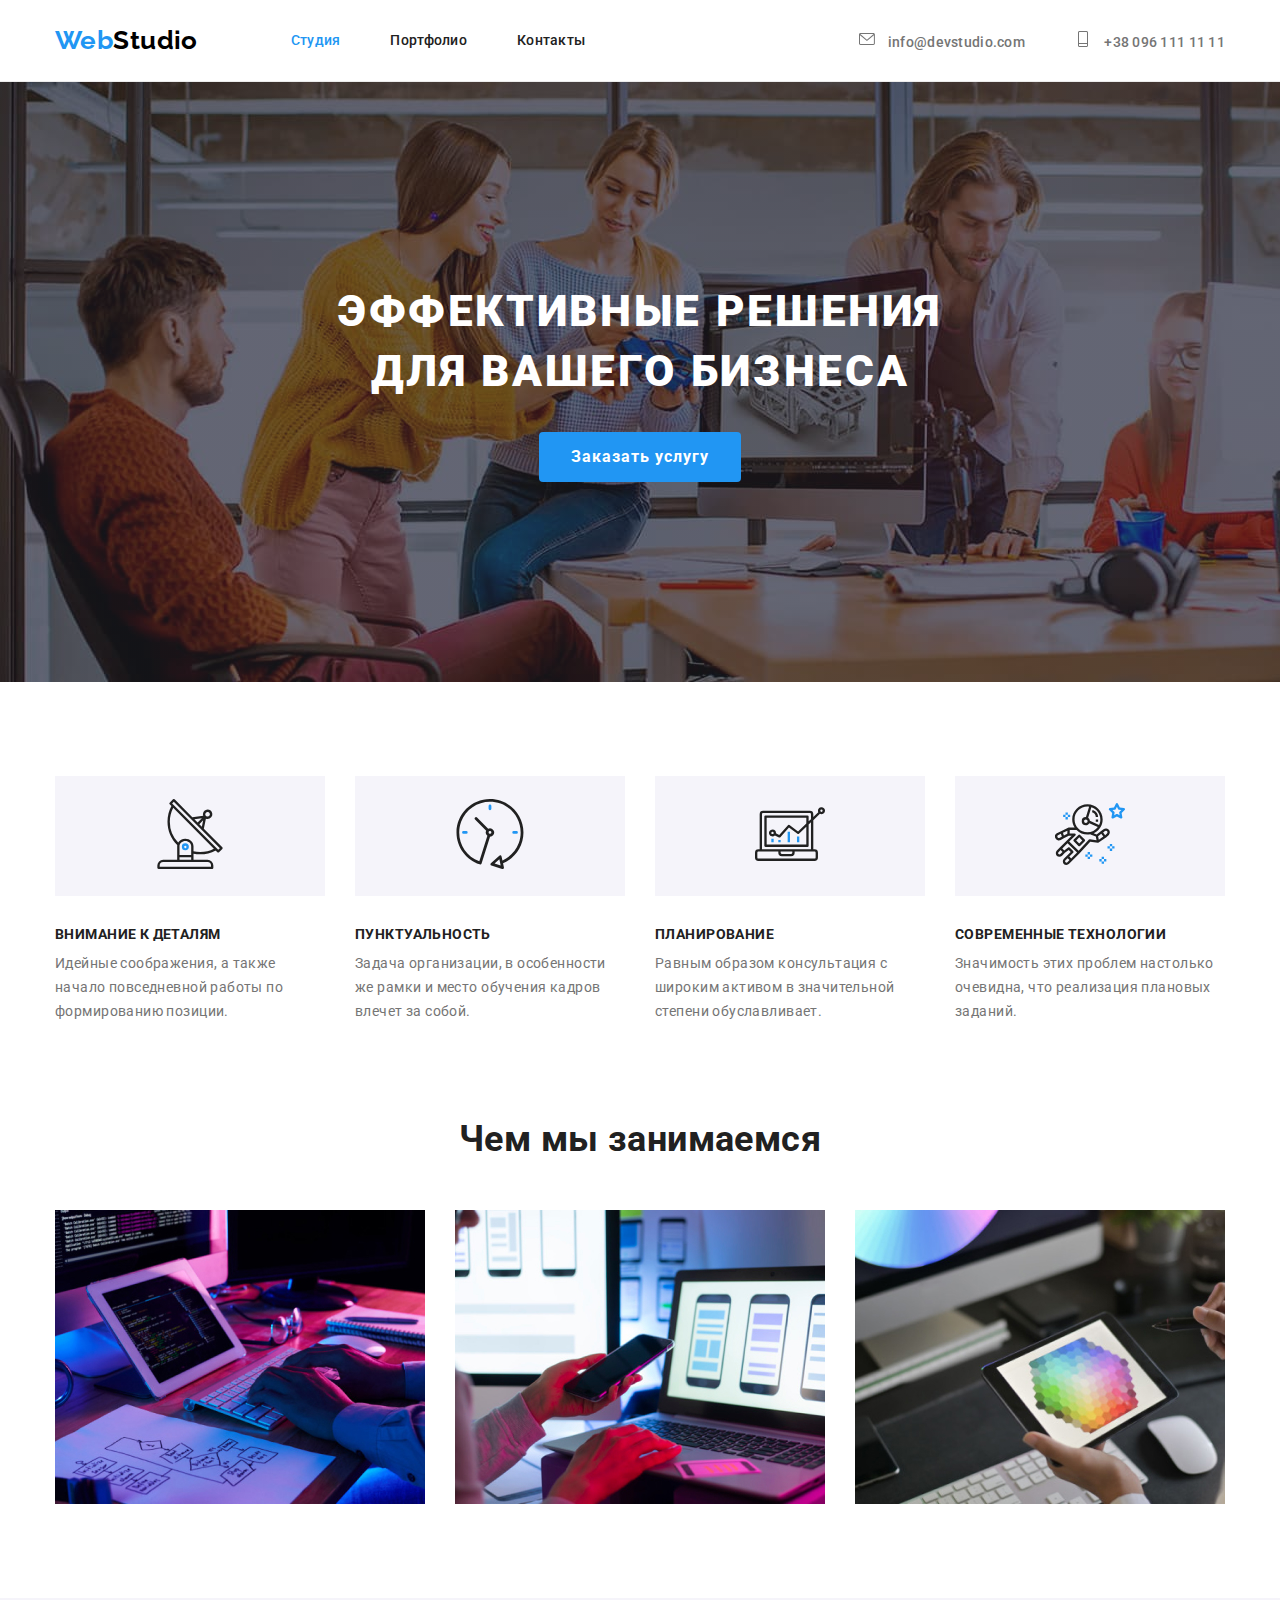
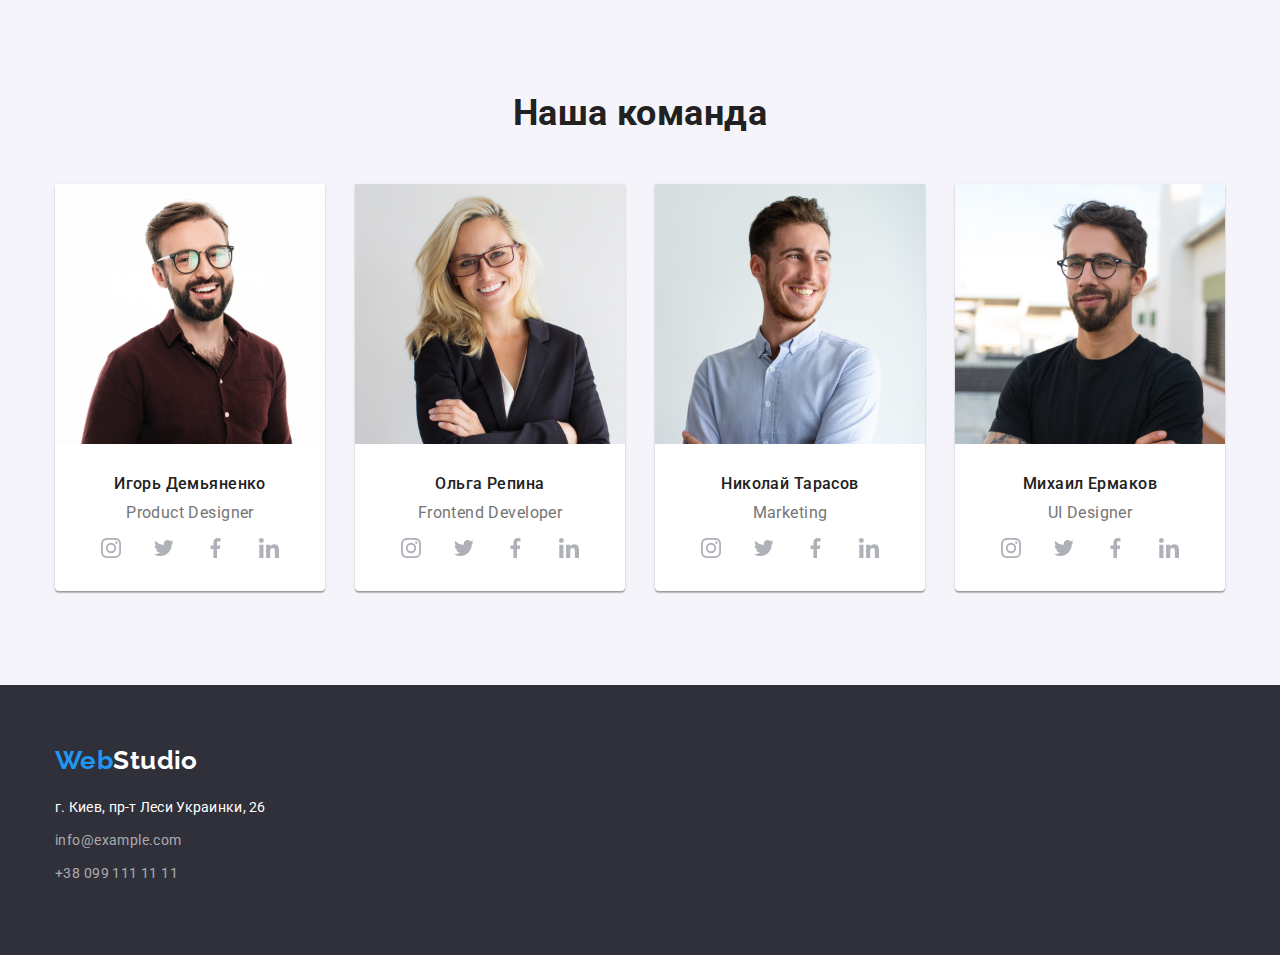
==== index.html @ 9466c4b7 "добавлены иконки в header, feature, team" ====
<!DOCTYPE html>
<html lang="ru">
  <head>
    <meta charset="UTF-8" />
    <meta name="viewport" content="width=device-width, initial-scale=1.0" />
    <title>WebStudio</title>
    <link rel="preconnect" href="https://fonts.gstatic.com" />
    <link
      href="https://fonts.googleapis.com/css2?family=Raleway:wght@700&family=Roboto:wght@400;500;700;900&display=swap"
      rel="stylesheet"
    />
    <link
      rel="stylesheet"
      href="https://cdnjs.cloudflare.com/ajax/libs/modern-normalize/1.0.0/modern-normalize.min.css"
    />
    <link rel="stylesheet" href="./css/styles.css" />
  </head>
  <body>
    <header class="header">
      <div class="container">
        <nav class="nav-wrapper">
          <a href="./index.html" lang="en" class="logo">
            <span class="logo-web">Web</span>Studio</a
          >

          <ul class="site-nav list">
            <li class="item">
              <a href="./index.html" class="link current">Студия</a>
            </li>
            <li class="item">
              <a href="./portfolio.html" class="link">Портфолио</a>
            </li>
            <li class="item"><a href="" class="link">Контакты</a></li>
          </ul>
        </nav>

        <ul class="auth-nav list">
          <li class="item">
            <a href="mailto:info@devstudio.com" class="link">
              <svg class="header-icon">
                <use href="./icons/sprite.svg#envelope"></use>
              </svg>
              info@devstudio.com</a
            >
          </li>
          <li class="item">
            <a href="tel:+380961111111" class="link"
              ><svg class="header-icon">
                <use href="./icons/sprite.svg#phone"></use>
              </svg>
              +38 096 111 11 11</a
            >
          </li>
        </ul>
      </div>
    </header>

    <main>
      <section class="section hero">
        <div class="container">
          <h1 class="hero-title">
            Эффективные решения<br />
            для вашего бизнеса
          </h1>
          <a href="" class="btn current">Заказать услугу</a>
        </div>
      </section>

      <section class="section">
        <div class="container">
          <h2 class="section-title-hidden">Особенности</h2>
          <ul class="list features-list">
            <li class="features-list-item">
              <div class="feature-icon-bg">
                <svg class="feature-icon">
                  <use href="./icons/sprite.svg#antenna"></use>
                </svg>
              </div>
              <h3 class="features-title">Внимание к деталям</h3>
              <p class="features-subtitle">
                Идейные соображения, а также начало повседневной работы по
                формированию позиции.
              </p>
            </li>
            <li class="features-list-item">
              <div class="feature-icon-bg">
                <svg class="feature-icon">
                  <use href="./icons/sprite.svg#clock"></use>
                </svg>
              </div>
              <h3 class="features-title">Пунктуальность</h3>
              <p class="features-subtitle">
                Задача организации, в особенности же рамки и место обучения
                кадров влечет за собой.
              </p>
            </li>
            <li class="features-list-item">
              <div class="feature-icon-bg">
                <svg class="feature-icon">
                  <use href="./icons/sprite.svg#diagram"></use>
                </svg>
              </div>
              <h3 class="features-title">Планирование</h3>
              <p class="features-subtitle">
                Равным образом консультация с широким активом в значительной
                степени обуславливает.
              </p>
            </li>
            <li class="features-list-item">
              <div class="feature-icon-bg">
                <svg class="feature-icon">
                  <use href="./icons/sprite.svg#astronaut"></use>
                </svg>
              </div>
              <h3 class="features-title">Современные технологии</h3>
              <p class="features-subtitle">
                Значимость этих проблем настолько очевидна, что реализация
                плановых заданий.
              </p>
            </li>
          </ul>
        </div>
      </section>

      <section class="section">
        <div class="container">
          <h2 class="section-title">Чем мы занимаемся</h2>
          <ul class="list work-list">
            <li class="work-list-item">
              <img
                src="./images/desktop.jpg"
                alt="десктоп"
                width="370"
                height="294"
              />
            </li>
            <li class="work-list-item">
              <img
                src="./images/phone.jpg"
                alt="телефон"
                width="370"
                height="294"
              />
            </li>
            <li class="work-list-item">
              <img
                src="./images/tablet.jpg"
                alt="планшет"
                width="370"
                height="294"
              />
            </li>
          </ul>
        </div>
      </section>

      <section class="section team">
        <div class="container">
          <h2 class="section-title">Наша команда</h2>
          <ul class="list team-list">
            <li class="teammate">
              <img
                src="./images/photo-1.jpg"
                alt="фото дизайнера"
                width="270"
                height="260"
                class="teammate-photo"
              />
              <div class="teammate-wrapper">
                <h3 class="teammate-name">Игорь Демьяненко</h3>
                <p class="teammate-profession">Product Designer</p>
                <ul class="list socials">
                  <li class="social-item">
                    <svg class="social-icon">
                      <use href="./icons/sprite.svg#instagram"></use>
                    </svg>
                  </li>
                  <li class="social-item">
                    <svg class="social-icon">
                      <use href="./icons/sprite.svg#twitter"></use>
                    </svg>
                  </li>
                  <li class="social-item">
                    <svg class="social-icon">
                      <use href="./icons/sprite.svg#facebook"></use>
                    </svg>
                  </li>
                  <li class="social-item">
                    <svg class="social-icon">
                      <use href="./icons/sprite.svg#linkedin"></use>
                    </svg>
                  </li>
                </ul>
              </div>
            </li>
            <li class="teammate">
              <img
                src="./images/photo-2.jpg"
                alt="фото фронтенд разработчика"
                width="270"
                height="260"
                class="teammate-photo"
              />
              <div class="teammate-wrapper">
                <h3 class="teammate-name">Ольга Репина</h3>
                <p class="teammate-profession">Frontend Developer</p>
                <ul class="list socials">
                  <li class="social-item">
                    <svg class="social-icon">
                      <use href="./icons/sprite.svg#instagram"></use>
                    </svg>
                  </li>
                  <li class="social-item">
                    <svg class="social-icon">
                      <use href="./icons/sprite.svg#twitter"></use>
                    </svg>
                  </li>
                  <li class="social-item">
                    <svg class="social-icon">
                      <use href="./icons/sprite.svg#facebook"></use>
                    </svg>
                  </li>
                  <li class="social-item">
                    <svg class="social-icon">
                      <use href="./icons/sprite.svg#linkedin"></use>
                    </svg>
                  </li>
                </ul>
              </div>
            </li>
            <li class="teammate">
              <img
                src="./images/photo-3.jpg"
                alt="фото маркетолога"
                width="270"
                height="260"
                class="teammate-photo"
              />
              <div class="teammate-wrapper">
                <h3 class="teammate-name">Николай Тарасов</h3>
                <p class="teammate-profession">Marketing</p>
                <ul class="list socials">
                  <li class="social-item">
                    <svg class="social-icon">
                      <use href="./icons/sprite.svg#instagram"></use>
                    </svg>
                  </li>
                  <li class="social-item">
                    <svg class="social-icon">
                      <use href="./icons/sprite.svg#twitter"></use>
                    </svg>
                  </li>
                  <li class="social-item">
                    <svg class="social-icon">
                      <use href="./icons/sprite.svg#facebook"></use>
                    </svg>
                  </li>
                  <li class="social-item">
                    <svg class="social-icon">
                      <use href="./icons/sprite.svg#linkedin"></use>
                    </svg>
                  </li>
                </ul>
              </div>
            </li>
            <li class="teammate">
              <img
                src="./images/photo-4.jpg"
                alt="фото дизайнера пользовательского интерфейса"
                width="270"
                class="teammate-photo"
                height="260"
              />
              <div class="teammate-wrapper">
                <h3 class="teammate-name">Михаил Ермаков</h3>
                <p class="teammate-profession">UI Designer</p>
                <ul class="list socials">
                  <li class="social-item">
                    <svg class="social-icon">
                      <use href="./icons/sprite.svg#instagram"></use>
                    </svg>
                  </li>
                  <li class="social-item">
                    <svg class="social-icon">
                      <use href="./icons/sprite.svg#twitter"></use>
                    </svg>
                  </li>
                  <li class="social-item">
                    <svg class="social-icon">
                      <use href="./icons/sprite.svg#facebook"></use>
                    </svg>
                  </li>
                  <li class="social-item">
                    <svg class="social-icon">
                      <use href="./icons/sprite.svg#linkedin"></use>
                    </svg>
                  </li>
                </ul>
              </div>
            </li>
          </ul>
        </div>
      </section>
    </main>

    <footer class="footer">
      <div class="container">
        <a href="./index.html" class="logo logo-footer"
          ><span class="logo-web">Web</span>Studio</a
        >

        <address>
          <ul class="auth-nav-footer list">
            <li class="item">
              <a
                href="https://goo.gl/maps/oSqtVdrNRLuUKtEEA"
                class="auth-nav address"
              >
                г. Киев, пр-т Леси Украинки, 26
              </a>
            </li>
            <li class="item">
              <a href="mailto:info@example.com" class="footer-contact"
                >info@example.com</a
              >
            </li>
            <li class="item">
              <a href="tel:+380991111111" class="footer-contact"
                >+38 099 111 11 11</a
              >
            </li>
          </ul>
        </address>
      </div>
    </footer>
  </body>
</html>
---- css/styles.css ----
:root {
  --primary-text-color: #212121;
  --secondary-text-color: #757575;
  --accent-color: #2196f3;
  --primary-bg-color: #ffffff;
  --secondary-bg-color: #2f303a;
  --third-bg-color: #f5f4fa;
}

*,
*::before,
*::after {
  box-sizing: border-box;
}

h1,
h2,
h3,
h4,
h5,
h6,
ul,
ol,
li,
p,
img,
a,
button {
  margin: 0;
  padding: 0;
}

body {
  background-color: var(--primary-bg-color);
  color: var(--primary-text-color);
  font-family: "Roboto", sans-serif;
  font-weight: 500;
  font-size: 14px;
  line-height: 1.143;
  letter-spacing: 0.03em;
}

img {
  display: block;
  /* width: 100%; */
  /* height: auto; */
}

.section-title-hidden {
  position: absolute;
  width: 1px;
  height: 1px;
  margin: -1px;
  border: 0;
  padding: 0;

  white-space: nowrap;
  clip-path: inset(100%);
  clip: rect(0 0 0 0);
  overflow: hidden;
}

.list {
  list-style: none;
}
.container {
  width: 1200px;
  margin: 0 auto;
  padding: 0 15px;
}

.header {
  border-bottom: 1px solid #ececec;
}

.header .container {
  display: flex;
  align-items: center;
}

.logo {
  padding-top: 25px;
  padding-bottom: 25px;
  margin-right: 93px;
  color: #000000;
  font-family: "Raleway", sans-serif;
  font-weight: 700;
  font-size: 26px;
  line-height: 1.192;
}

.site-nav,
.auth-nav {
  display: flex;
  letter-spacing: 0.02em;
}

.site-nav .item:not(:last-child),
.auth-nav .item:not(:last-child) {
  margin-right: 50px;
}

.site-nav .link {
  display: block;
  padding-top: 32px;
  padding-bottom: 32px;
}

.auth-nav .link {
  padding-top: 32px;
  padding-bottom: 32px;
}

.nav-wrapper {
  display: flex;
  align-items: center;
}

.auth-nav {
  margin-left: auto;
}

.header-icon {
  width: 16px;
  height: 16px;
  margin-right: 10px;
  fill: #757575;
}

.section {
  padding-top: 94px;
  padding-bottom: 94px;
}

.section:nth-child(2) {
  padding-bottom: 0;
}

a,
.btn-filter {
  text-decoration: none;
  color: var(--primary-text-color);
}

.logo-web,
.site-nav .link:hover,
.site-nav .link:focus,
.auth-nav a:hover,
.auth-nav a:focus,
.auth-nav-footer a:hover,
.auth-nav-footer a:focus,
.list .current {
  color: var(--accent-color);
}

.auth-nav a,
.features-subtitle,
.project-subtitle,
.teammate-profession {
  color: var(--secondary-text-color);
}

.section.hero {
  max-width: 1600px;
  min-height: 600px;
  padding: 200px 0;
  text-align: center;
  background-color: rgba(47, 48, 58, 0.4);
  background-image: linear-gradient(
      to right,
      rgba(47, 48, 58, 0.4),
      rgba(47, 48, 58, 0.4)
    ),
    url(../images/hero-bg.jpg);
}

.hero,
footer {
  background-color: var(--secondary-bg-color);
}

.hero-title,
.logo-footer,
.auth-nav-footer .address {
  color: var(--primary-bg-color);
}

.hero-title {
  margin-bottom: 30px;
  font-weight: 900;
  font-size: 44px;
  line-height: 1.363;
  letter-spacing: 0.06em;
  text-transform: uppercase;
}

.section-title {
  margin-bottom: 50px;
  font-weight: 700;
  font-size: 36px;
  line-height: 1.167;
  text-align: center;
}

.btn {
  display: inline-block;
  min-width: 73px;
  padding: 10px 32px;
  border: none;
  border-radius: 4px;

  font-family: inherit;
  font-weight: 700;
  font-size: 16px;
  line-height: 1.875;
  letter-spacing: 0.06em;
  text-align: center;
}

.btn-filter-list {
  display: flex;
  justify-content: center;
  align-items: center;
  margin-bottom: 50px;
}

.btn-filter {
  padding: 6px 22px;
  background-color: var(--third-bg-color);
  font-weight: 500;
  line-height: 1.625;
  letter-spacing: 0.03em;
}

.btn-filter-item:not(:last-child) {
  margin-right: 8px;
}

.btn:hover,
.btn:focus,
.btn.current {
  background-color: var(--accent-color);
  color: var(--primary-bg-color);
}

.feature-icon-bg {
  display: inline-block;
  text-align: center;
  align-content: center;
  width: 270px;
  height: 120px;
  background-color: var(--third-bg-color);
  margin-bottom: 30px;
}

.feature-icon {
  width: 70px;
  height: 70px;
}

.features-title {
  margin-bottom: 10px;
  font-size: 14px;
  font-weight: 700;
  text-transform: uppercase;
}

.features-subtitle {
  font-weight: 400;
  line-height: 1.714;
}

.features-list {
  display: flex;
}

.features-list-item {
  min-width: 270px;
}

.features-list-item:not(:last-child) {
  margin-right: 30px;
}

.work-list {
  display: flex;
}

.work-list-item:not(:last-child) {
  margin-right: 30px;
}

.team {
  background-color: var(--third-bg-color);
}

.team-list {
  display: flex;
}

.teammate {
  background-color: var(--primary-bg-color);
  box-shadow: 0px 1px 3px rgba(0, 0, 0, 0.12), 0px 1px 1px rgba(0, 0, 0, 0.14),
    0px 2px 1px rgba(0, 0, 0, 0.2);
  border-radius: 0px 0px 4px 4px;
}

.teammate:not(:last-child) {
  margin-right: 30px;
}

.teammate-wrapper {
  padding: 30px;
}

.teammate-name {
  margin-bottom: 10px;
}

.teammate-name,
.teammate-profession {
  font-weight: 500;
  font-size: 16px;
  line-height: 1.187;
  text-align: center;
}

.teammate-profession {
  font-weight: 400;
  margin-bottom: 16px;
}

.socials {
  display: flex;
  justify-content: space-around;
}

.social-icon {
  width: 20px;
  height: 20px;
}

address {
  font-style: inherit;
  font-weight: 400;
  line-height: 1.714;
  letter-spacing: 0.03em;
}

.cards {
  display: flex;
  flex-wrap: wrap;
  margin-top: -30px;
  margin-left: -30px;
}

.card {
  flex-basis: calc((100% - 60px - 30px) / 3);
  margin-top: 30px;
  margin-left: 30px;
}

.card:hover {
  box-shadow: 0px 1px 1px rgba(0, 0, 0, 0.12), 0px 4px 4px rgba(0, 0, 0, 0.06),
    1px 4px 6px rgba(0, 0, 0, 0.16);
}

.card-content {
  padding: 20px 24px;
  border-right: 1px solid #eeeeee;
  border-bottom: 1px solid #eeeeee;
  border-left: 1px solid #eeeeee;
}

.project-title {
  margin-bottom: 4px;
  font-weight: 700;
  font-size: 18px;
  line-height: 2;
  letter-spacing: 0.06em;
}

.project-subtitle {
  font-weight: 400;
  font-size: 16px;
  line-height: 1.875;
}

.auth-nav-footer .footer-contact {
  color: rgba(255, 255, 255, 0.6);
}

.auth-nav-footer .item:not(last-child) {
  margin-bottom: 9px;
}

.footer {
  padding: 60px 0;
}

.logo-footer {
  padding-top: 0;
  padding-bottom: 0;
  display: inline-block;
  margin-bottom: 20px;
}
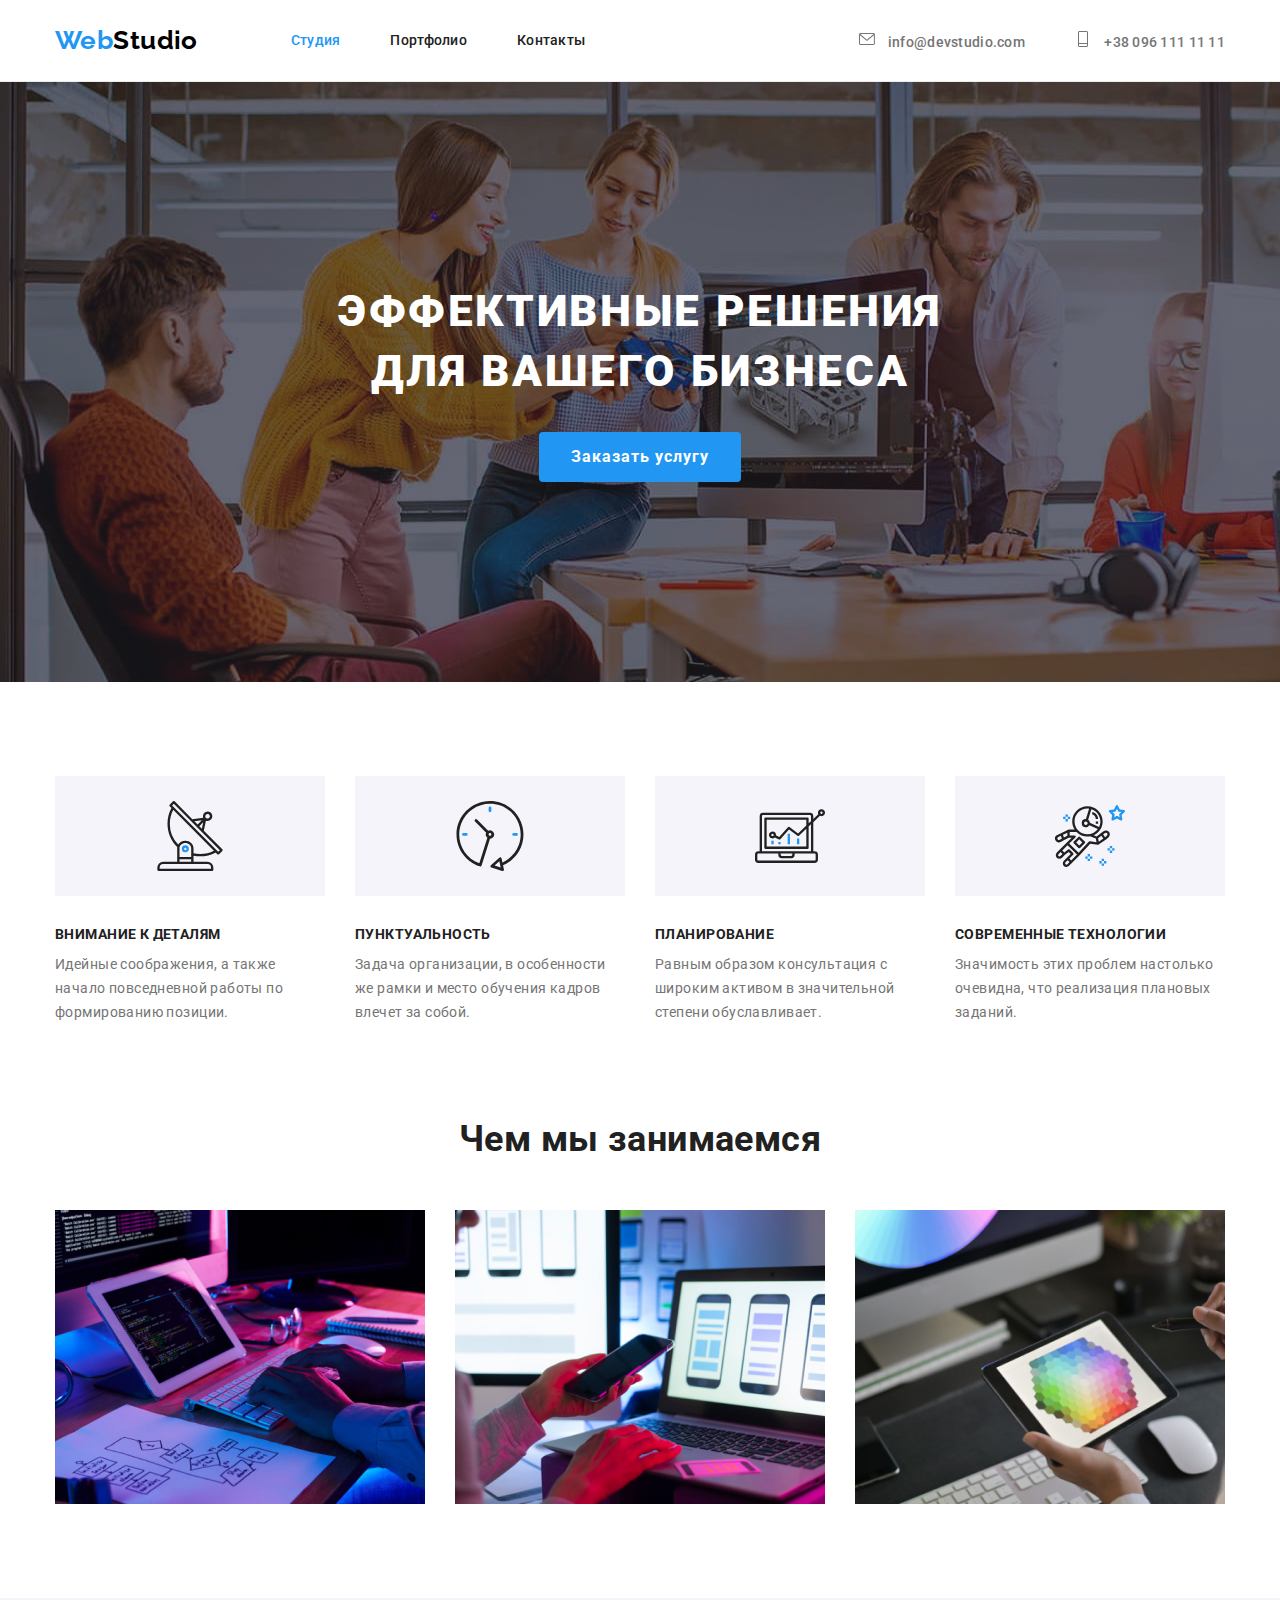
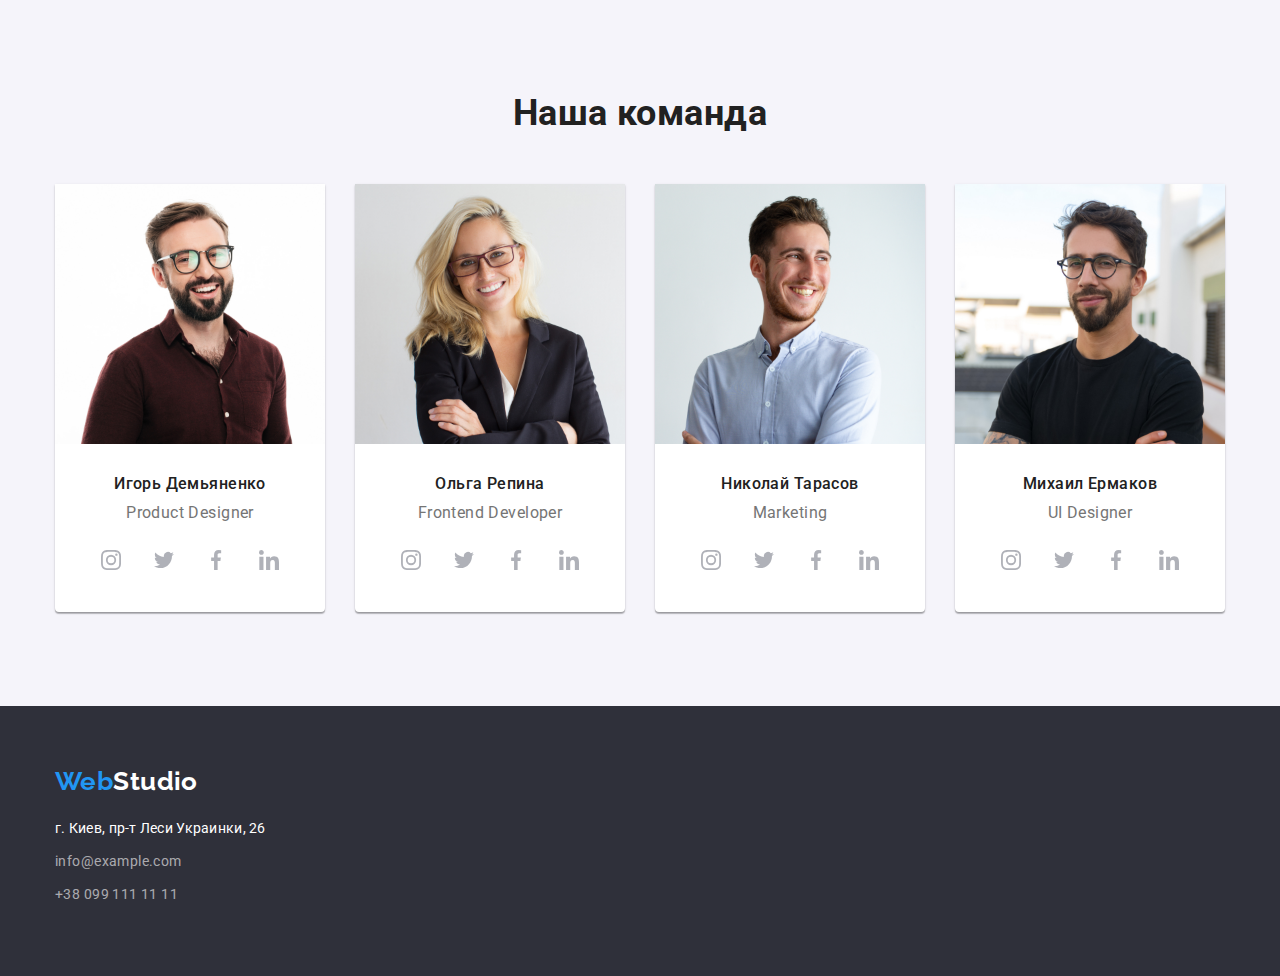
==== commit 2ef95f56: "исправлены стили social-icon, calc для card, свойства img" ====
--- a/index.html
+++ b/index.html
@@ -171,24 +171,32 @@
                 <p class="teammate-profession">Product Designer</p>
                 <ul class="list socials">
                   <li class="social-item">
-                    <svg class="social-icon">
-                      <use href="./icons/sprite.svg#instagram"></use>
-                    </svg>
-                  </li>
-                  <li class="social-item">
-                    <svg class="social-icon">
-                      <use href="./icons/sprite.svg#twitter"></use>
-                    </svg>
-                  </li>
-                  <li class="social-item">
-                    <svg class="social-icon">
-                      <use href="./icons/sprite.svg#facebook"></use>
-                    </svg>
-                  </li>
-                  <li class="social-item">
-                    <svg class="social-icon">
-                      <use href="./icons/sprite.svg#linkedin"></use>
-                    </svg>
+                    <a href="" class="social-link">
+                      <svg class="social-icon">
+                        <use href="./icons/sprite.svg#instagram"></use>
+                      </svg>
+                    </a>
+                  </li>
+                  <li class="social-item">
+                    <a href="" class="social-link">
+                      <svg class="social-icon">
+                        <use href="./icons/sprite.svg#twitter"></use>
+                      </svg>
+                    </a>
+                  </li>
+                  <li class="social-item">
+                    <a href="" class="social-link">
+                      <svg class="social-icon">
+                        <use href="./icons/sprite.svg#facebook"></use>
+                      </svg>
+                    </a>
+                  </li>
+                  <li class="social-item">
+                    <a href="" class="social-link">
+                      <svg class="social-icon">
+                        <use href="./icons/sprite.svg#linkedin"></use>
+                      </svg>
+                    </a>
                   </li>
                 </ul>
               </div>
@@ -206,24 +214,32 @@
                 <p class="teammate-profession">Frontend Developer</p>
                 <ul class="list socials">
                   <li class="social-item">
-                    <svg class="social-icon">
-                      <use href="./icons/sprite.svg#instagram"></use>
-                    </svg>
-                  </li>
-                  <li class="social-item">
-                    <svg class="social-icon">
-                      <use href="./icons/sprite.svg#twitter"></use>
-                    </svg>
-                  </li>
-                  <li class="social-item">
-                    <svg class="social-icon">
-                      <use href="./icons/sprite.svg#facebook"></use>
-                    </svg>
-                  </li>
-                  <li class="social-item">
-                    <svg class="social-icon">
-                      <use href="./icons/sprite.svg#linkedin"></use>
-                    </svg>
+                    <a href="">
+                      <svg class="social-icon">
+                        <use href="./icons/sprite.svg#instagram"></use>
+                      </svg>
+                    </a>
+                  </li>
+                  <li class="social-item">
+                    <a href="">
+                      <svg class="social-icon">
+                        <use href="./icons/sprite.svg#twitter"></use>
+                      </svg>
+                    </a>
+                  </li>
+                  <li class="social-item">
+                    <a href="">
+                      <svg class="social-icon">
+                        <use href="./icons/sprite.svg#facebook"></use>
+                      </svg>
+                    </a>
+                  </li>
+                  <li class="social-item">
+                    <a href="">
+                      <svg class="social-icon">
+                        <use href="./icons/sprite.svg#linkedin"></use>
+                      </svg>
+                    </a>
                   </li>
                 </ul>
               </div>
@@ -241,24 +257,32 @@
                 <p class="teammate-profession">Marketing</p>
                 <ul class="list socials">
                   <li class="social-item">
-                    <svg class="social-icon">
-                      <use href="./icons/sprite.svg#instagram"></use>
-                    </svg>
-                  </li>
-                  <li class="social-item">
-                    <svg class="social-icon">
-                      <use href="./icons/sprite.svg#twitter"></use>
-                    </svg>
-                  </li>
-                  <li class="social-item">
-                    <svg class="social-icon">
-                      <use href="./icons/sprite.svg#facebook"></use>
-                    </svg>
-                  </li>
-                  <li class="social-item">
-                    <svg class="social-icon">
-                      <use href="./icons/sprite.svg#linkedin"></use>
-                    </svg>
+                    <a href="">
+                      <svg class="social-icon">
+                        <use href="./icons/sprite.svg#instagram"></use>
+                      </svg>
+                    </a>
+                  </li>
+                  <li class="social-item">
+                    <a href="">
+                      <svg class="social-icon">
+                        <use href="./icons/sprite.svg#twitter"></use>
+                      </svg>
+                    </a>
+                  </li>
+                  <li class="social-item">
+                    <a href="">
+                      <svg class="social-icon">
+                        <use href="./icons/sprite.svg#facebook"></use>
+                      </svg>
+                    </a>
+                  </li>
+                  <li class="social-item">
+                    <a href="">
+                      <svg class="social-icon">
+                        <use href="./icons/sprite.svg#linkedin"></use>
+                      </svg>
+                    </a>
                   </li>
                 </ul>
               </div>
@@ -276,24 +300,32 @@
                 <p class="teammate-profession">UI Designer</p>
                 <ul class="list socials">
                   <li class="social-item">
-                    <svg class="social-icon">
-                      <use href="./icons/sprite.svg#instagram"></use>
-                    </svg>
-                  </li>
-                  <li class="social-item">
-                    <svg class="social-icon">
-                      <use href="./icons/sprite.svg#twitter"></use>
-                    </svg>
-                  </li>
-                  <li class="social-item">
-                    <svg class="social-icon">
-                      <use href="./icons/sprite.svg#facebook"></use>
-                    </svg>
-                  </li>
-                  <li class="social-item">
-                    <svg class="social-icon">
-                      <use href="./icons/sprite.svg#linkedin"></use>
-                    </svg>
+                    <a href="">
+                      <svg class="social-icon">
+                        <use href="./icons/sprite.svg#instagram"></use>
+                      </svg>
+                    </a>
+                  </li>
+                  <li class="social-item">
+                    <a href="">
+                      <svg class="social-icon">
+                        <use href="./icons/sprite.svg#twitter"></use>
+                      </svg>
+                    </a>
+                  </li>
+                  <li class="social-item">
+                    <a href="">
+                      <svg class="social-icon">
+                        <use href="./icons/sprite.svg#facebook"></use>
+                      </svg>
+                    </a>
+                  </li>
+                  <li class="social-item">
+                    <a href="">
+                      <svg class="social-icon">
+                        <use href="./icons/sprite.svg#linkedin"></use>
+                      </svg>
+                    </a>
                   </li>
                 </ul>
               </div>
--- a/css/styles.css
+++ b/css/styles.css
@@ -42,8 +42,8 @@
 
 img {
   display: block;
-  /* width: 100%; */
-  /* height: auto; */
+  max-width: 100%;
+  height: auto;
 }
 
 .section-title-hidden {
@@ -244,9 +244,9 @@
 }
 
 .feature-icon-bg {
-  display: inline-block;
-  text-align: center;
-  align-content: center;
+  display: flex;
+  justify-content: center;
+  align-items: center;
   width: 270px;
   height: 120px;
   background-color: var(--third-bg-color);
@@ -267,7 +267,7 @@
 
 .features-subtitle {
   font-weight: 400;
-  line-height: 1.714;
+  line-height: 1.715;
 }
 
 .features-list {
@@ -335,9 +335,28 @@
   justify-content: space-around;
 }
 
+.social-item {
+  display: flex;
+  justify-content: center;
+  align-items: center;
+  width: 44px;
+  height: 44px;
+  border-radius: 50%;
+}
+
+.social-item:hover {
+  background-color: var(--accent-color);
+}
+
 .social-icon {
+  display: block;
   width: 20px;
   height: 20px;
+  fill: #afb1b8;
+}
+
+.social-icon:hover {
+  fill: var(--primary-bg-color);
 }
 
 address {
@@ -355,7 +374,7 @@
 }
 
 .card {
-  flex-basis: calc((100% - 60px - 30px) / 3);
+  flex-basis: calc((100% / 3 - 30px));
   margin-top: 30px;
   margin-left: 30px;
 }
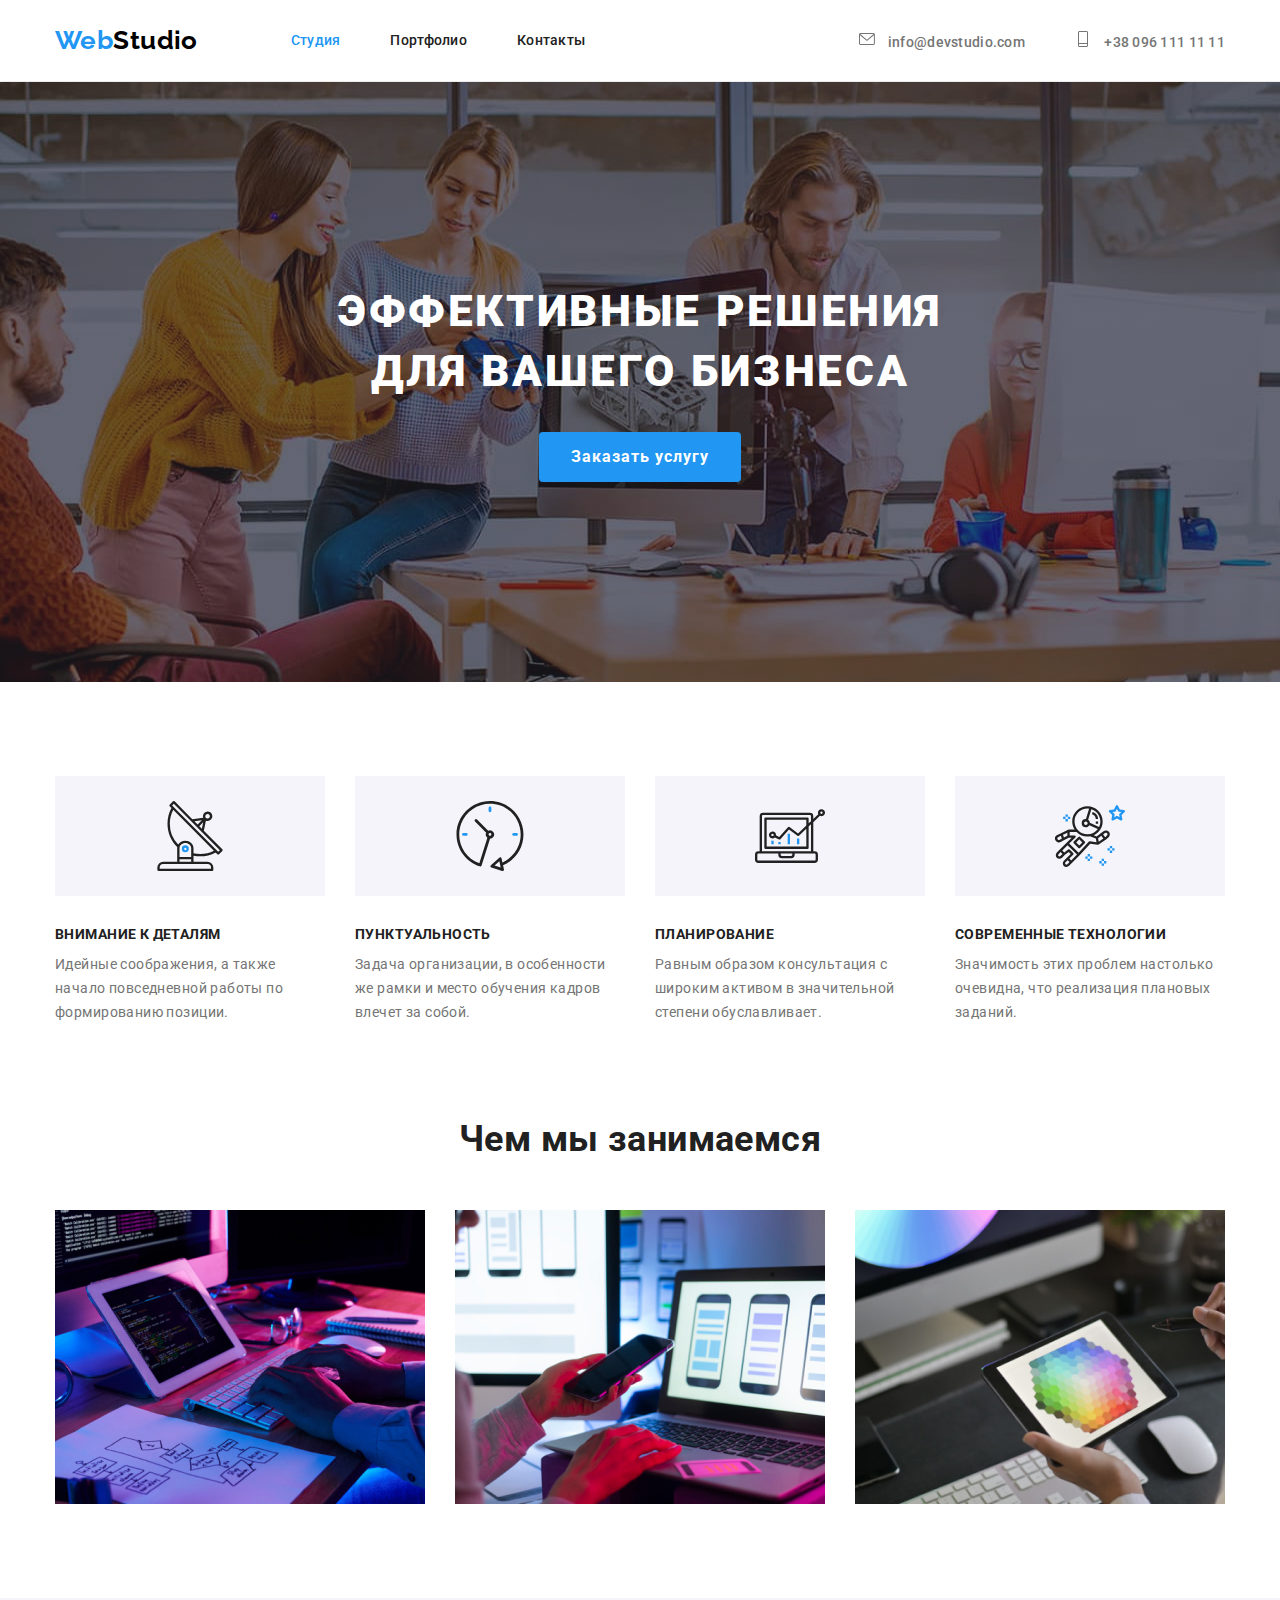
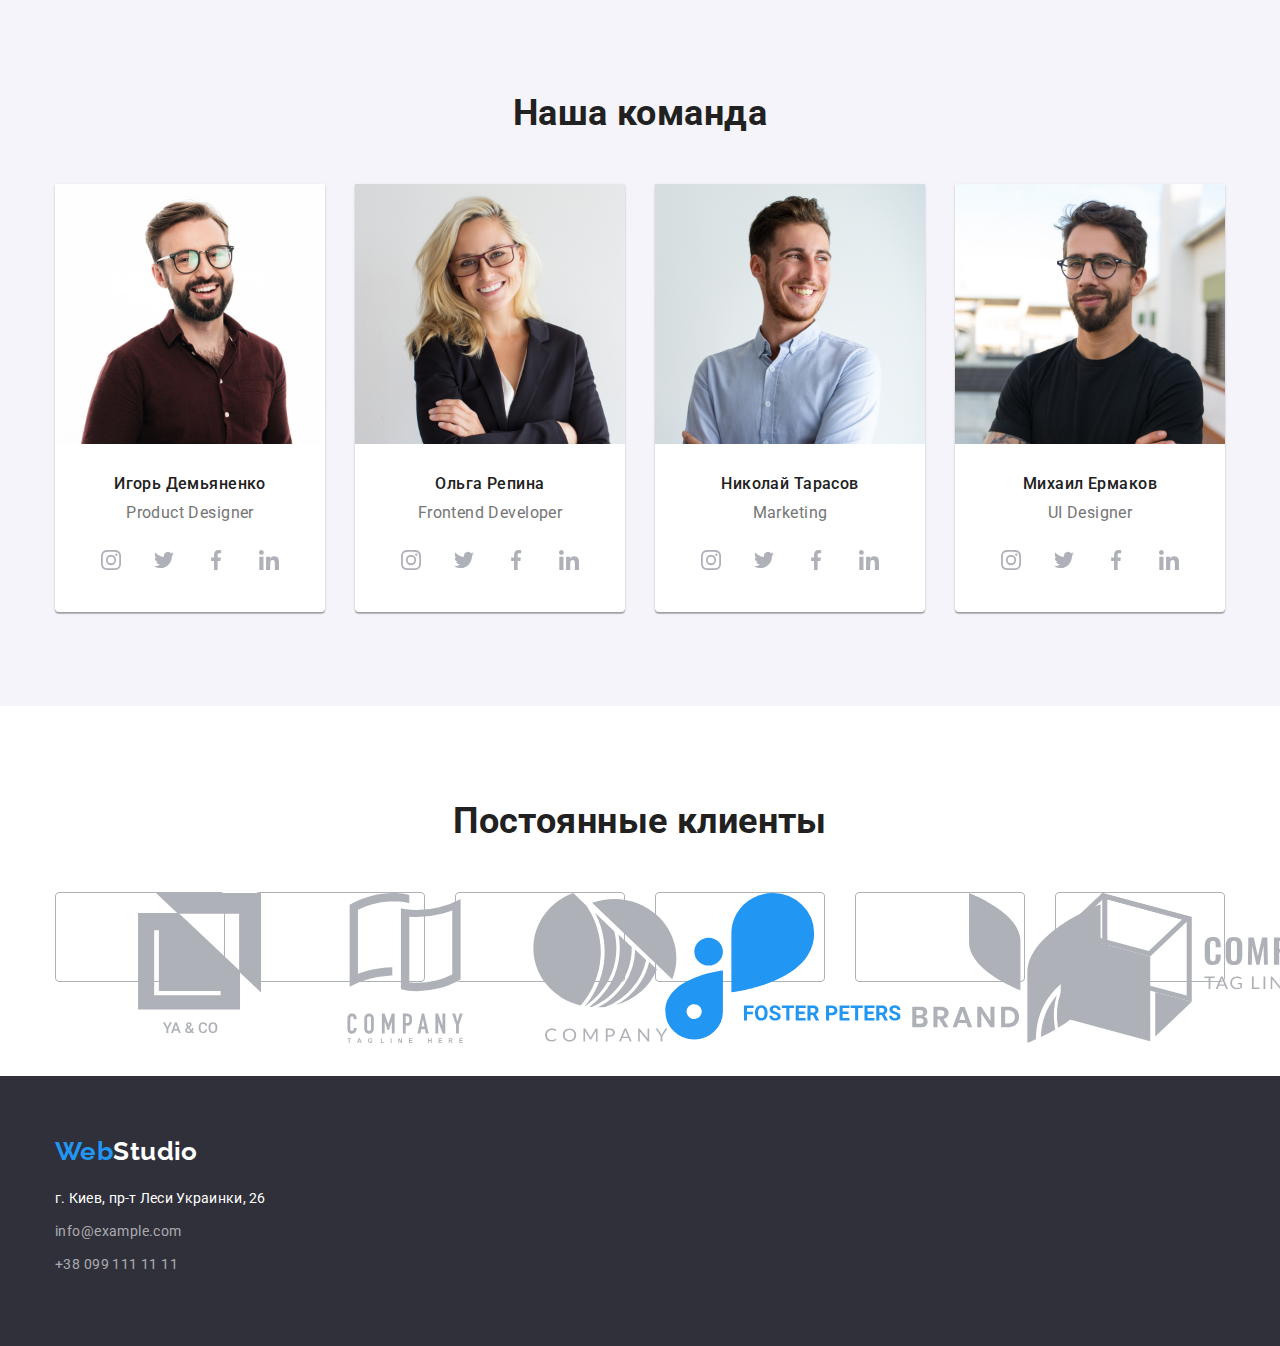
==== commit 74867796: "исправлены соцсети для team" ====
--- a/index.html
+++ b/index.html
@@ -172,28 +172,28 @@
                 <ul class="list socials">
                   <li class="social-item">
                     <a href="" class="social-link">
-                      <svg class="social-icon">
+                      <svg class="social-icon" width="20" height="20">
                         <use href="./icons/sprite.svg#instagram"></use>
                       </svg>
                     </a>
                   </li>
                   <li class="social-item">
                     <a href="" class="social-link">
-                      <svg class="social-icon">
+                      <svg class="social-icon" width="20" height="20">
                         <use href="./icons/sprite.svg#twitter"></use>
                       </svg>
                     </a>
                   </li>
                   <li class="social-item">
                     <a href="" class="social-link">
-                      <svg class="social-icon">
+                      <svg class="social-icon" width="20" height="20">
                         <use href="./icons/sprite.svg#facebook"></use>
                       </svg>
                     </a>
                   </li>
                   <li class="social-item">
                     <a href="" class="social-link">
-                      <svg class="social-icon">
+                      <svg class="social-icon" width="20" height="20">
                         <use href="./icons/sprite.svg#linkedin"></use>
                       </svg>
                     </a>
@@ -214,29 +214,29 @@
                 <p class="teammate-profession">Frontend Developer</p>
                 <ul class="list socials">
                   <li class="social-item">
-                    <a href="">
-                      <svg class="social-icon">
+                    <a href="" class="social-link">
+                      <svg class="social-icon" width="20" height="20">
                         <use href="./icons/sprite.svg#instagram"></use>
                       </svg>
                     </a>
                   </li>
                   <li class="social-item">
-                    <a href="">
-                      <svg class="social-icon">
+                    <a href="" class="social-link">
+                      <svg class="social-icon" width="20" height="20">
                         <use href="./icons/sprite.svg#twitter"></use>
                       </svg>
                     </a>
                   </li>
                   <li class="social-item">
-                    <a href="">
-                      <svg class="social-icon">
+                    <a href="" class="social-link">
+                      <svg class="social-icon" width="20" height="20">
                         <use href="./icons/sprite.svg#facebook"></use>
                       </svg>
                     </a>
                   </li>
                   <li class="social-item">
-                    <a href="">
-                      <svg class="social-icon">
+                    <a href="" class="social-link">
+                      <svg class="social-icon" width="20" height="20">
                         <use href="./icons/sprite.svg#linkedin"></use>
                       </svg>
                     </a>
@@ -257,29 +257,29 @@
                 <p class="teammate-profession">Marketing</p>
                 <ul class="list socials">
                   <li class="social-item">
-                    <a href="">
-                      <svg class="social-icon">
+                    <a href="" class="social-link">
+                      <svg class="social-icon" width="20" height="20">
                         <use href="./icons/sprite.svg#instagram"></use>
                       </svg>
                     </a>
                   </li>
                   <li class="social-item">
-                    <a href="">
-                      <svg class="social-icon">
+                    <a href="" class="social-link">
+                      <svg class="social-icon" width="20" height="20">
                         <use href="./icons/sprite.svg#twitter"></use>
                       </svg>
                     </a>
                   </li>
                   <li class="social-item">
-                    <a href="">
-                      <svg class="social-icon">
+                    <a href="" class="social-link">
+                      <svg class="social-icon" width="20" height="20">
                         <use href="./icons/sprite.svg#facebook"></use>
                       </svg>
                     </a>
                   </li>
                   <li class="social-item">
-                    <a href="">
-                      <svg class="social-icon">
+                    <a href="" class="social-link">
+                      <svg class="social-icon" width="20" height="20">
                         <use href="./icons/sprite.svg#linkedin"></use>
                       </svg>
                     </a>
@@ -300,29 +300,29 @@
                 <p class="teammate-profession">UI Designer</p>
                 <ul class="list socials">
                   <li class="social-item">
-                    <a href="">
-                      <svg class="social-icon">
+                    <a href="" class="social-link">
+                      <svg class="social-icon" width="20" height="20">
                         <use href="./icons/sprite.svg#instagram"></use>
                       </svg>
                     </a>
                   </li>
                   <li class="social-item">
-                    <a href="">
-                      <svg class="social-icon">
+                    <a href="" class="social-link">
+                      <svg class="social-icon" width="20" height="20">
                         <use href="./icons/sprite.svg#twitter"></use>
                       </svg>
                     </a>
                   </li>
                   <li class="social-item">
-                    <a href="">
-                      <svg class="social-icon">
+                    <a href="" class="social-link">
+                      <svg class="social-icon" width="20" height="20">
                         <use href="./icons/sprite.svg#facebook"></use>
                       </svg>
                     </a>
                   </li>
                   <li class="social-item">
-                    <a href="">
-                      <svg class="social-icon">
+                    <a href="" class="social-link">
+                      <svg class="social-icon" width="20" height="20">
                         <use href="./icons/sprite.svg#linkedin"></use>
                       </svg>
                     </a>
@@ -334,6 +334,56 @@
         </div>
       </section>
     </main>
+
+    <section class="section">
+      <div class="container">
+        <h2 class="section-title">Постоянные клиенты</h2>
+        <ul class="list clients-list">
+          <li class="client-item">
+            <a href="" class="client-link">
+              <svg class="client-icon">
+                <use href="./icons/sprite.svg#company-logo-yaco"></use>
+              </svg>
+            </a>
+          </li>
+          <li class="client-item">
+            <a href="" class="client-link">
+              <svg class="client-icon">
+                <use href="./icons/sprite.svg#company-logo-tagline"></use>
+              </svg>
+            </a>
+          </li>
+          <li class="client-item">
+            <a href="" class="client-link"
+              ><svg class="client-icon">
+                <use href="./icons/sprite.svg#company-logo"></use>
+              </svg>
+            </a>
+          </li>
+          <li class="client-item">
+            <a href="" class="client-link"
+              ><svg class="client-icon">
+                <use href="./icons/sprite.svg#company-logo-foster-peters"></use>
+              </svg>
+            </a>
+          </li>
+          <li class="client-item">
+            <a href="" class="client-link"
+              ><svg class="client-icon">
+                <use href="./icons/sprite.svg#company-logo-brand"></use>
+              </svg>
+            </a>
+          </li>
+          <li class="client-item">
+            <a href="" class="client-link"
+              ><svg class="client-icon">
+                <use href="./icons/sprite.svg#company-logo-tag-line"></use>
+              </svg>
+            </a>
+          </li>
+        </ul>
+      </div>
+    </section>
 
     <footer class="footer">
       <div class="container">
--- a/css/styles.css
+++ b/css/styles.css
@@ -5,6 +5,7 @@
   --primary-bg-color: #ffffff;
   --secondary-bg-color: #2f303a;
   --third-bg-color: #f5f4fa;
+  --icon-color: #afb1b8;
 }
 
 *,
@@ -30,6 +31,12 @@
   padding: 0;
 }
 
+img {
+  display: block;
+  max-width: 100%;
+  height: auto;
+}
+
 body {
   background-color: var(--primary-bg-color);
   color: var(--primary-text-color);
@@ -40,12 +47,6 @@
   letter-spacing: 0.03em;
 }
 
-img {
-  display: block;
-  max-width: 100%;
-  height: auto;
-}
-
 .section-title-hidden {
   position: absolute;
   width: 1px;
@@ -63,6 +64,7 @@
 .list {
   list-style: none;
 }
+
 .container {
   width: 1200px;
   margin: 0 auto;
@@ -161,7 +163,6 @@
 }
 
 .section.hero {
-  max-width: 1600px;
   min-height: 600px;
   padding: 200px 0;
   text-align: center;
@@ -172,6 +173,8 @@
       rgba(47, 48, 58, 0.4)
     ),
     url(../images/hero-bg.jpg);
+  background-repeat: no-repeat;
+  background-position: center;
 }
 
 .hero,
@@ -335,7 +338,7 @@
   justify-content: space-around;
 }
 
-.social-item {
+.social-link {
   display: flex;
   justify-content: center;
   align-items: center;
@@ -344,19 +347,29 @@
   border-radius: 50%;
 }
 
-.social-item:hover {
+.social-link:hover {
   background-color: var(--accent-color);
+  cursor: pointer;
 }
 
 .social-icon {
-  display: block;
-  width: 20px;
-  height: 20px;
-  fill: #afb1b8;
-}
-
-.social-icon:hover {
+  fill: var(--icon-color);
+}
+
+.social-link:hover .social-icon {
   fill: var(--primary-bg-color);
+}
+
+.clients-list {
+  display: flex;
+  justify-content: space-between;
+}
+
+.client-item {
+  width: 170px;
+  height: 90px;
+  border-radius: 4px;
+  border: 1px solid var(--icon-color);
 }
 
 address {
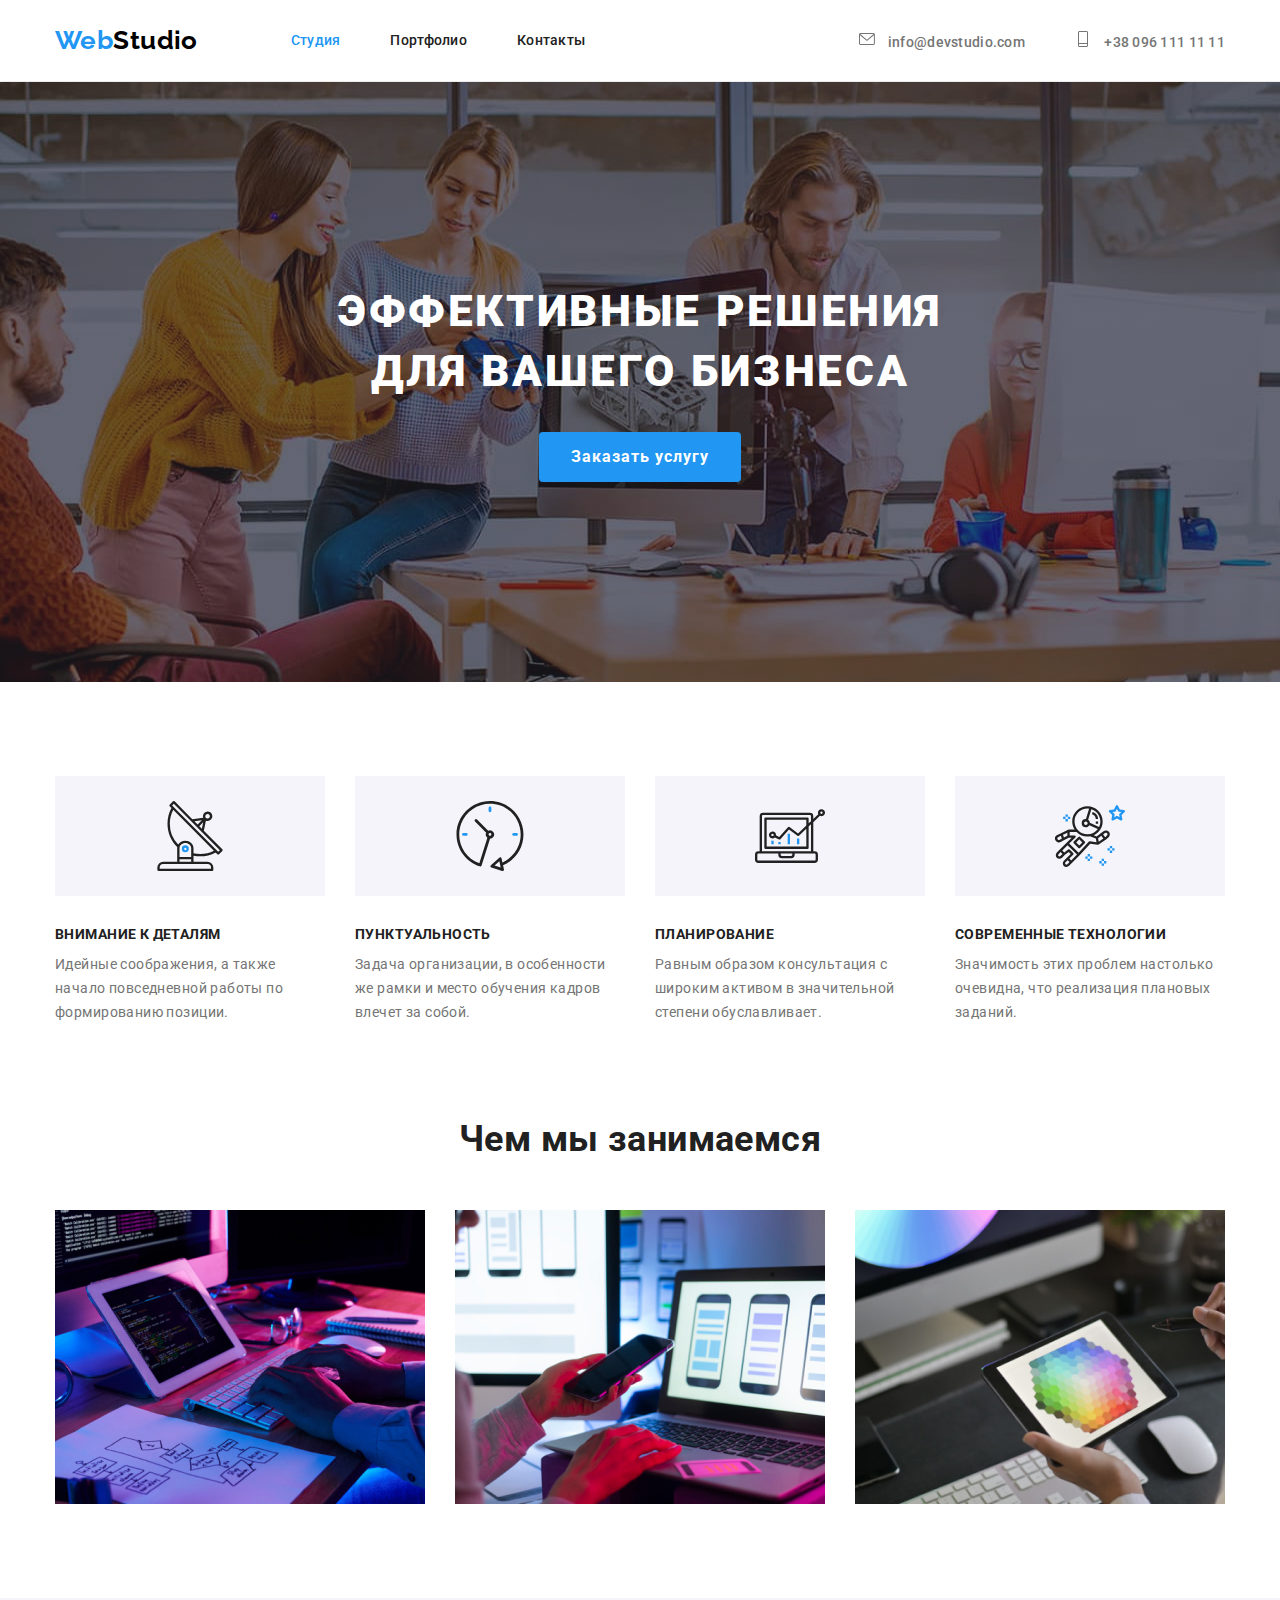
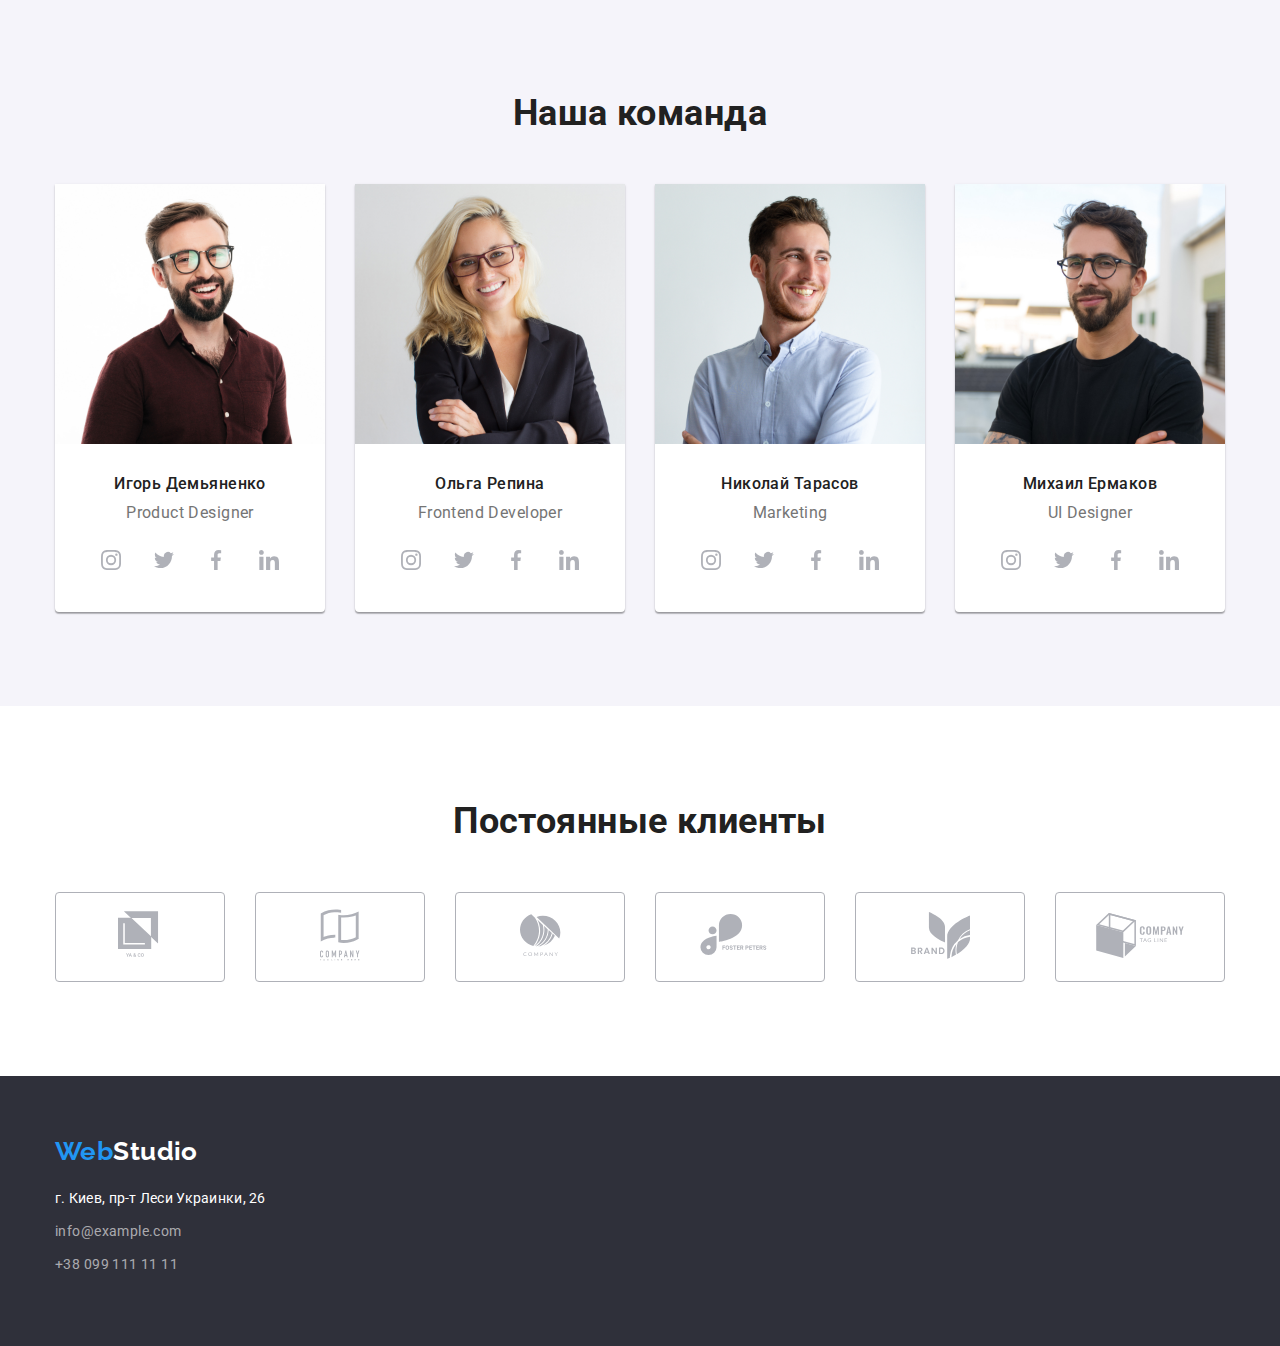
==== commit add0c662: "clients: готовы иконки и ховер на них" ====
--- a/index.html
+++ b/index.html
@@ -333,57 +333,59 @@
           </ul>
         </div>
       </section>
+
+      <section class="section">
+        <div class="container">
+          <h2 class="section-title">Постоянные клиенты</h2>
+          <ul class="list clients-list">
+            <li class="client-item">
+              <a href="" class="client-link">
+                <svg width="44.27" height="49.23" class="client-icon">
+                  <use href="./icons/sprite.svg#company-logo-yaco"></use>
+                </svg>
+              </a>
+            </li>
+            <li class="client-item">
+              <a href="" class="client-link">
+                <svg width="40" height="52" class="client-icon">
+                  <use href="./icons/sprite.svg#company-logo-tagline"></use>
+                </svg>
+              </a>
+            </li>
+            <li class="client-item">
+              <a href="" class="client-link">
+                <svg width="41" height="42.6" class="client-icon">
+                  <use href="./icons/sprite.svg#company-logo"></use>
+                </svg>
+              </a>
+            </li>
+            <li class="client-item">
+              <a href="" class="client-link">
+                <svg width="79.66" height="42.02" class="client-icon">
+                  <use
+                    href="./icons/sprite.svg#company-logo-foster-peters"
+                  ></use>
+                </svg>
+              </a>
+            </li>
+            <li class="client-item">
+              <a href="" class="client-link">
+                <svg width="59" height="47" class="client-icon">
+                  <use href="./icons/sprite.svg#company-logo-brand"></use>
+                </svg>
+              </a>
+            </li>
+            <li class="client-item">
+              <a href="" class="client-link">
+                <svg width="88.48" height="45.44" class="client-icon">
+                  <use href="./icons/sprite.svg#company-logo-tag-line"></use>
+                </svg>
+              </a>
+            </li>
+          </ul>
+        </div>
+      </section>
     </main>
-
-    <section class="section">
-      <div class="container">
-        <h2 class="section-title">Постоянные клиенты</h2>
-        <ul class="list clients-list">
-          <li class="client-item">
-            <a href="" class="client-link">
-              <svg class="client-icon">
-                <use href="./icons/sprite.svg#company-logo-yaco"></use>
-              </svg>
-            </a>
-          </li>
-          <li class="client-item">
-            <a href="" class="client-link">
-              <svg class="client-icon">
-                <use href="./icons/sprite.svg#company-logo-tagline"></use>
-              </svg>
-            </a>
-          </li>
-          <li class="client-item">
-            <a href="" class="client-link"
-              ><svg class="client-icon">
-                <use href="./icons/sprite.svg#company-logo"></use>
-              </svg>
-            </a>
-          </li>
-          <li class="client-item">
-            <a href="" class="client-link"
-              ><svg class="client-icon">
-                <use href="./icons/sprite.svg#company-logo-foster-peters"></use>
-              </svg>
-            </a>
-          </li>
-          <li class="client-item">
-            <a href="" class="client-link"
-              ><svg class="client-icon">
-                <use href="./icons/sprite.svg#company-logo-brand"></use>
-              </svg>
-            </a>
-          </li>
-          <li class="client-item">
-            <a href="" class="client-link"
-              ><svg class="client-icon">
-                <use href="./icons/sprite.svg#company-logo-tag-line"></use>
-              </svg>
-            </a>
-          </li>
-        </ul>
-      </div>
-    </section>
 
     <footer class="footer">
       <div class="container">
--- a/css/styles.css
+++ b/css/styles.css
@@ -352,7 +352,8 @@
   cursor: pointer;
 }
 
-.social-icon {
+.social-icon,
+.client-icon {
   fill: var(--icon-color);
 }
 
@@ -366,10 +367,19 @@
 }
 
 .client-item {
+  display: flex;
+  justify-content: center;
+  align-items: center;
   width: 170px;
   height: 90px;
   border-radius: 4px;
   border: 1px solid var(--icon-color);
+}
+
+/* border: 1px solid var(--accent-color); */
+
+.client-item:hover .client-icon {
+  fill: var(--accent-color);
 }
 
 address {
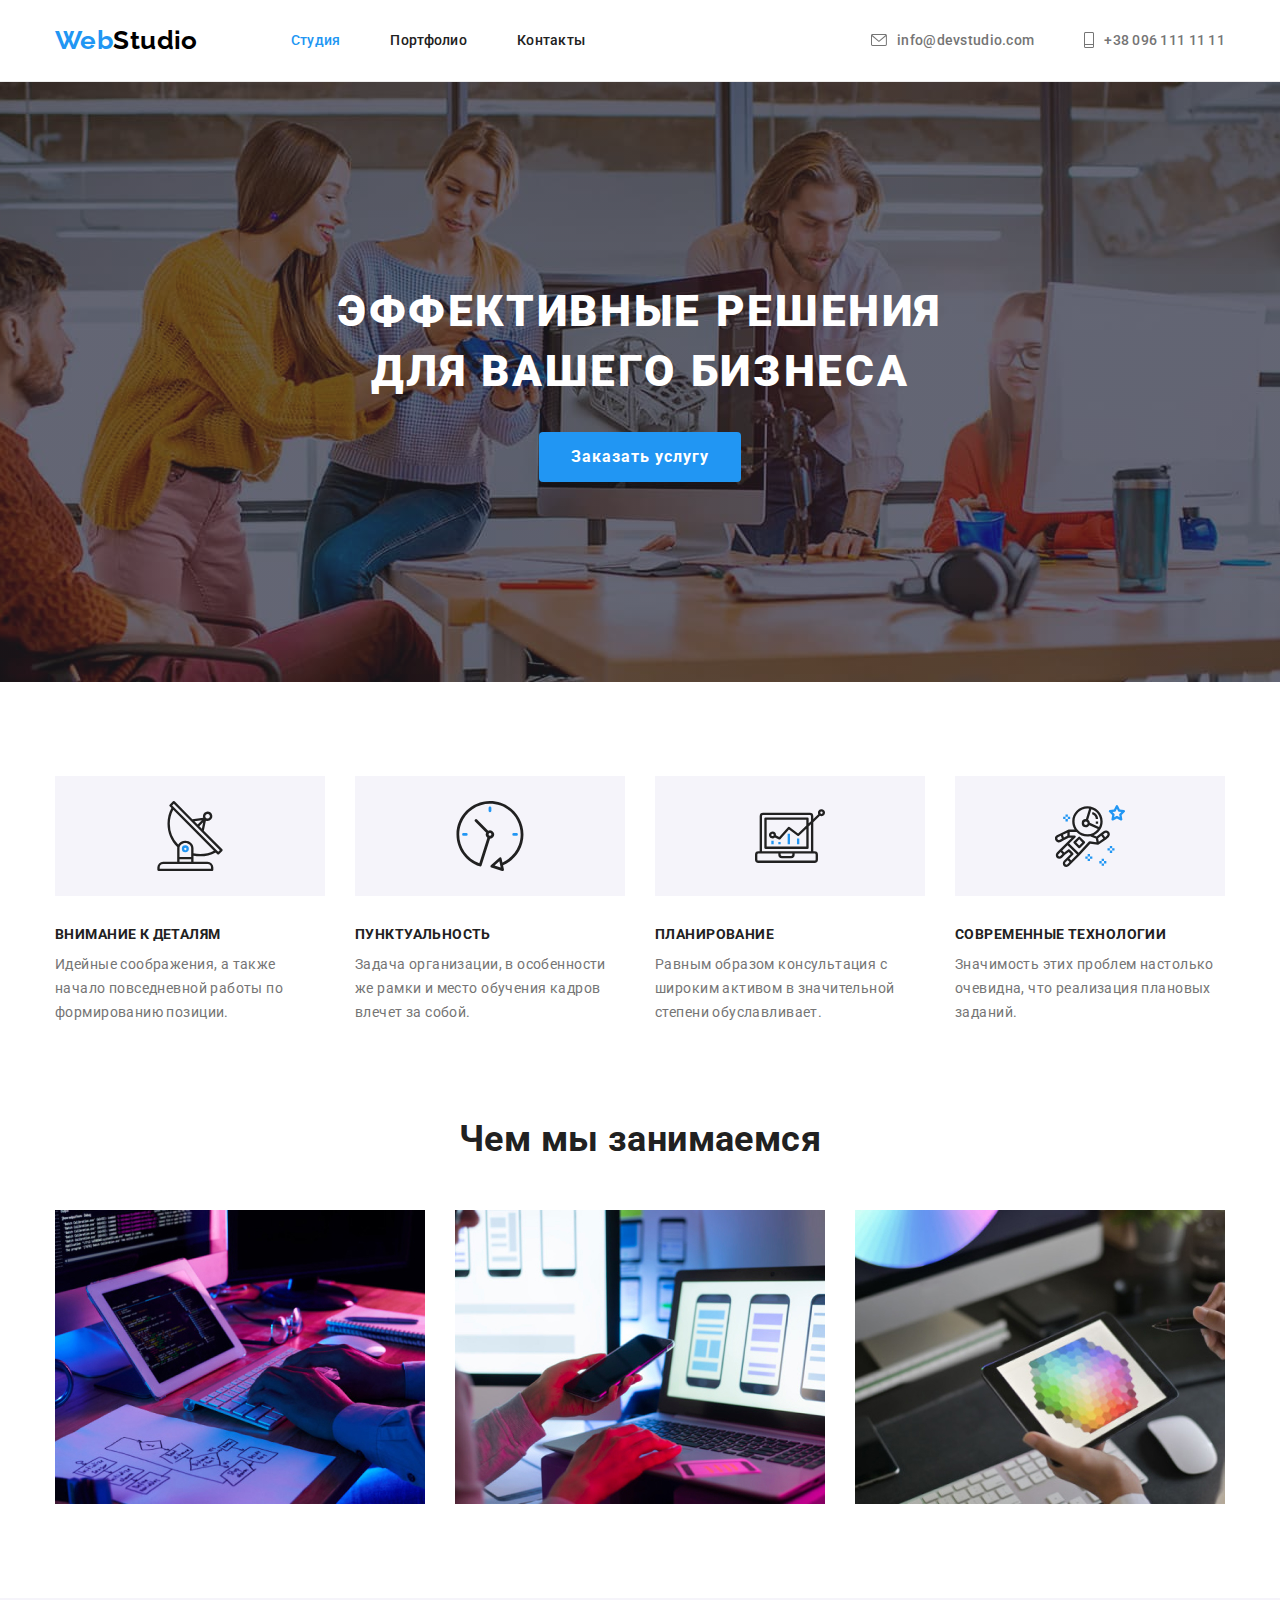
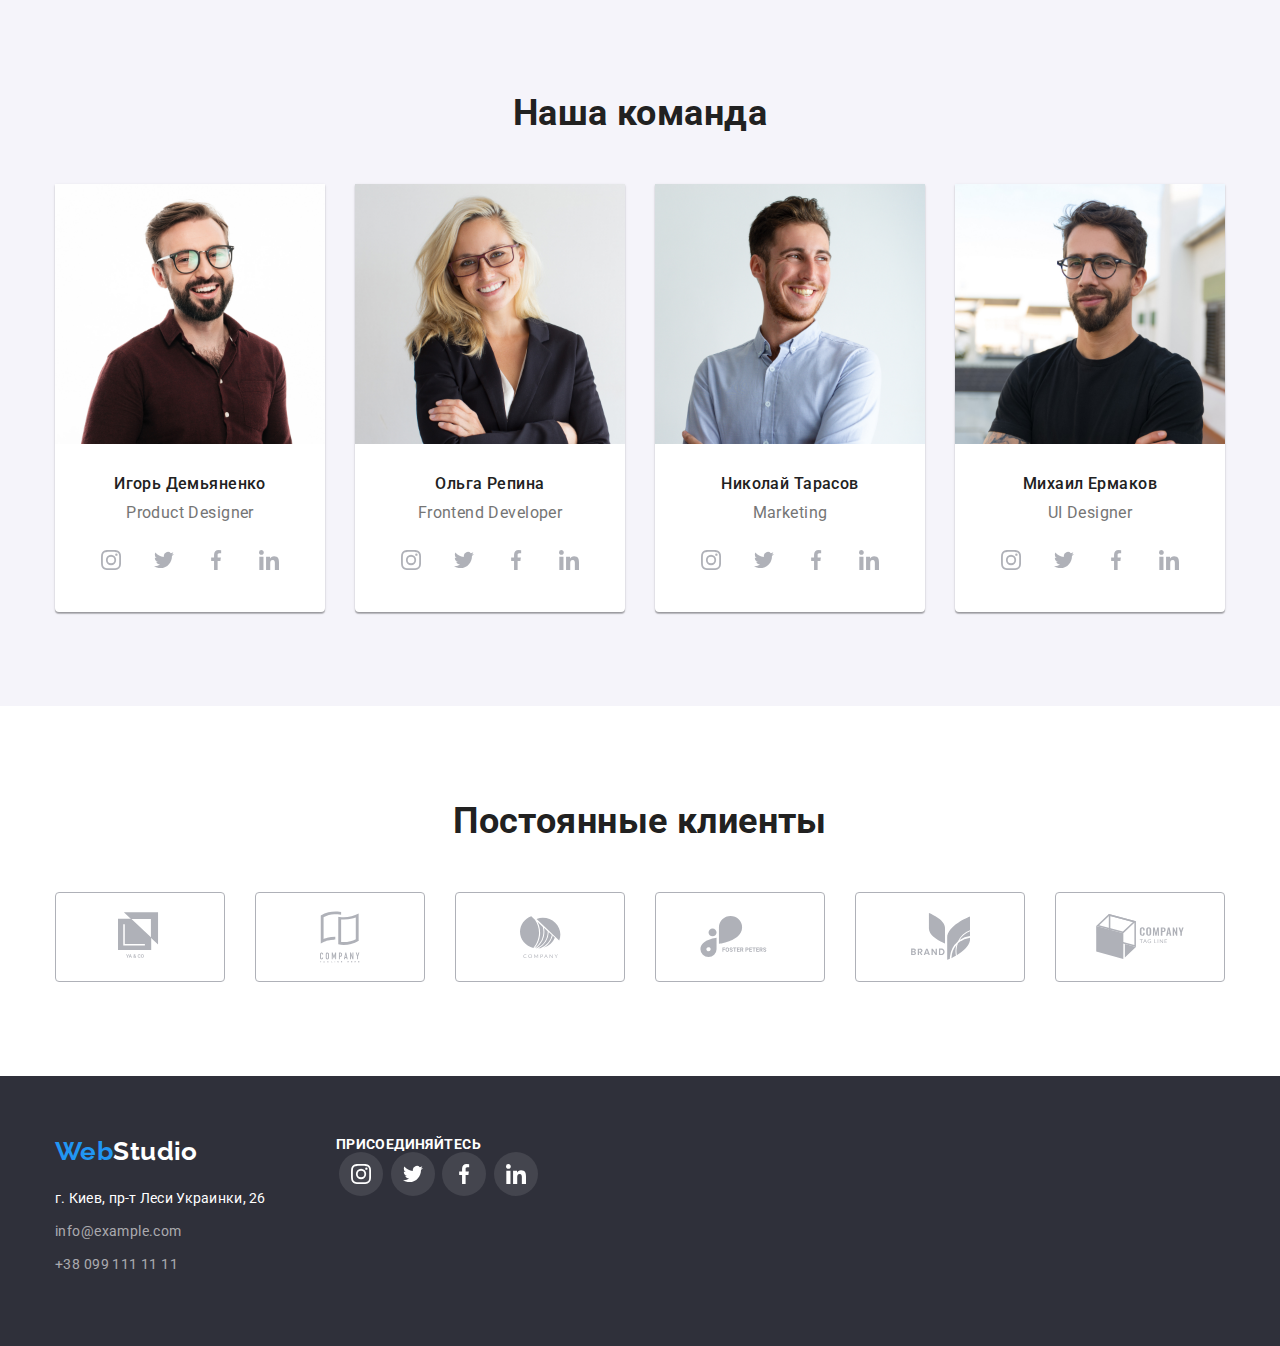
==== commit ca42b322: "готовы header icons" ====
--- a/index.html
+++ b/index.html
@@ -36,16 +36,26 @@
 
         <ul class="auth-nav list">
           <li class="item">
-            <a href="mailto:info@devstudio.com" class="link">
-              <svg class="header-icon">
+            <a href="mailto:info@devstudio.com" class="auth-nav-link">
+              <svg
+                class="header-icon"
+                width="16"
+                height="12"
+                aria-label="envelope"
+              >
                 <use href="./icons/sprite.svg#envelope"></use>
               </svg>
               info@devstudio.com</a
             >
           </li>
           <li class="item">
-            <a href="tel:+380961111111" class="link"
-              ><svg class="header-icon">
+            <a href="tel:+380961111111" class="auth-nav-link"
+              ><svg
+                class="header-icon"
+                width="10"
+                height="16"
+                aria-label="phone"
+              >
                 <use href="./icons/sprite.svg#phone"></use>
               </svg>
               +38 096 111 11 11</a
@@ -72,7 +82,7 @@
           <ul class="list features-list">
             <li class="features-list-item">
               <div class="feature-icon-bg">
-                <svg class="feature-icon">
+                <svg class="feature-icon" aria-label="antenna">
                   <use href="./icons/sprite.svg#antenna"></use>
                 </svg>
               </div>
@@ -84,7 +94,7 @@
             </li>
             <li class="features-list-item">
               <div class="feature-icon-bg">
-                <svg class="feature-icon">
+                <svg class="feature-icon" aria-label="clock">
                   <use href="./icons/sprite.svg#clock"></use>
                 </svg>
               </div>
@@ -96,7 +106,7 @@
             </li>
             <li class="features-list-item">
               <div class="feature-icon-bg">
-                <svg class="feature-icon">
+                <svg class="feature-icon" aria-label="diagram">
                   <use href="./icons/sprite.svg#diagram"></use>
                 </svg>
               </div>
@@ -108,7 +118,7 @@
             </li>
             <li class="features-list-item">
               <div class="feature-icon-bg">
-                <svg class="feature-icon">
+                <svg class="feature-icon" aria-label="astronaut">
                   <use href="./icons/sprite.svg#astronaut"></use>
                 </svg>
               </div>
@@ -172,28 +182,48 @@
                 <ul class="list socials">
                   <li class="social-item">
                     <a href="" class="social-link">
-                      <svg class="social-icon" width="20" height="20">
+                      <svg
+                        class="social-icon"
+                        width="20"
+                        height="20"
+                        aria-label="instagram"
+                      >
                         <use href="./icons/sprite.svg#instagram"></use>
                       </svg>
                     </a>
                   </li>
                   <li class="social-item">
                     <a href="" class="social-link">
-                      <svg class="social-icon" width="20" height="20">
+                      <svg
+                        class="social-icon"
+                        width="20"
+                        height="20"
+                        aria-label="twitter"
+                      >
                         <use href="./icons/sprite.svg#twitter"></use>
                       </svg>
                     </a>
                   </li>
                   <li class="social-item">
                     <a href="" class="social-link">
-                      <svg class="social-icon" width="20" height="20">
+                      <svg
+                        class="social-icon"
+                        width="20"
+                        height="20"
+                        aria-label="facebook"
+                      >
                         <use href="./icons/sprite.svg#facebook"></use>
                       </svg>
                     </a>
                   </li>
                   <li class="social-item">
                     <a href="" class="social-link">
-                      <svg class="social-icon" width="20" height="20">
+                      <svg
+                        class="social-icon"
+                        width="20"
+                        height="20"
+                        aria-label="linkedin"
+                      >
                         <use href="./icons/sprite.svg#linkedin"></use>
                       </svg>
                     </a>
@@ -215,28 +245,48 @@
                 <ul class="list socials">
                   <li class="social-item">
                     <a href="" class="social-link">
-                      <svg class="social-icon" width="20" height="20">
+                      <svg
+                        class="social-icon"
+                        width="20"
+                        height="20"
+                        aria-label="instagram"
+                      >
                         <use href="./icons/sprite.svg#instagram"></use>
                       </svg>
                     </a>
                   </li>
                   <li class="social-item">
                     <a href="" class="social-link">
-                      <svg class="social-icon" width="20" height="20">
+                      <svg
+                        class="social-icon"
+                        width="20"
+                        height="20"
+                        aria-label="twitter"
+                      >
                         <use href="./icons/sprite.svg#twitter"></use>
                       </svg>
                     </a>
                   </li>
                   <li class="social-item">
                     <a href="" class="social-link">
-                      <svg class="social-icon" width="20" height="20">
+                      <svg
+                        class="social-icon"
+                        width="20"
+                        height="20"
+                        aria-label="facebook"
+                      >
                         <use href="./icons/sprite.svg#facebook"></use>
                       </svg>
                     </a>
                   </li>
                   <li class="social-item">
                     <a href="" class="social-link">
-                      <svg class="social-icon" width="20" height="20">
+                      <svg
+                        class="social-icon"
+                        width="20"
+                        height="20"
+                        aria-label="linkedin"
+                      >
                         <use href="./icons/sprite.svg#linkedin"></use>
                       </svg>
                     </a>
@@ -258,28 +308,48 @@
                 <ul class="list socials">
                   <li class="social-item">
                     <a href="" class="social-link">
-                      <svg class="social-icon" width="20" height="20">
+                      <svg
+                        class="social-icon"
+                        width="20"
+                        height="20"
+                        aria-label="instagram"
+                      >
                         <use href="./icons/sprite.svg#instagram"></use>
                       </svg>
                     </a>
                   </li>
                   <li class="social-item">
                     <a href="" class="social-link">
-                      <svg class="social-icon" width="20" height="20">
+                      <svg
+                        class="social-icon"
+                        width="20"
+                        height="20"
+                        aria-label="twitter"
+                      >
                         <use href="./icons/sprite.svg#twitter"></use>
                       </svg>
                     </a>
                   </li>
                   <li class="social-item">
                     <a href="" class="social-link">
-                      <svg class="social-icon" width="20" height="20">
+                      <svg
+                        class="social-icon"
+                        width="20"
+                        height="20"
+                        aria-label="facebook"
+                      >
                         <use href="./icons/sprite.svg#facebook"></use>
                       </svg>
                     </a>
                   </li>
                   <li class="social-item">
                     <a href="" class="social-link">
-                      <svg class="social-icon" width="20" height="20">
+                      <svg
+                        class="social-icon"
+                        width="20"
+                        height="20"
+                        aria-label="linkedin"
+                      >
                         <use href="./icons/sprite.svg#linkedin"></use>
                       </svg>
                     </a>
@@ -301,28 +371,48 @@
                 <ul class="list socials">
                   <li class="social-item">
                     <a href="" class="social-link">
-                      <svg class="social-icon" width="20" height="20">
+                      <svg
+                        class="social-icon"
+                        width="20"
+                        height="20"
+                        aria-label="instagram"
+                      >
                         <use href="./icons/sprite.svg#instagram"></use>
                       </svg>
                     </a>
                   </li>
                   <li class="social-item">
                     <a href="" class="social-link">
-                      <svg class="social-icon" width="20" height="20">
+                      <svg
+                        class="social-icon"
+                        width="20"
+                        height="20"
+                        aria-label="twitter"
+                      >
                         <use href="./icons/sprite.svg#twitter"></use>
                       </svg>
                     </a>
                   </li>
                   <li class="social-item">
                     <a href="" class="social-link">
-                      <svg class="social-icon" width="20" height="20">
+                      <svg
+                        class="social-icon"
+                        width="20"
+                        height="20"
+                        aria-label="facebook"
+                      >
                         <use href="./icons/sprite.svg#facebook"></use>
                       </svg>
                     </a>
                   </li>
                   <li class="social-item">
                     <a href="" class="social-link">
-                      <svg class="social-icon" width="20" height="20">
+                      <svg
+                        class="social-icon"
+                        width="20"
+                        height="20"
+                        aria-label="linkedin"
+                      >
                         <use href="./icons/sprite.svg#linkedin"></use>
                       </svg>
                     </a>
@@ -388,33 +478,89 @@
     </main>
 
     <footer class="footer">
-      <div class="container">
-        <a href="./index.html" class="logo logo-footer"
-          ><span class="logo-web">Web</span>Studio</a
-        >
-
-        <address>
-          <ul class="auth-nav-footer list">
-            <li class="item">
-              <a
-                href="https://goo.gl/maps/oSqtVdrNRLuUKtEEA"
-                class="auth-nav address"
-              >
-                г. Киев, пр-т Леси Украинки, 26
-              </a>
-            </li>
-            <li class="item">
-              <a href="mailto:info@example.com" class="footer-contact"
-                >info@example.com</a
-              >
-            </li>
-            <li class="item">
-              <a href="tel:+380991111111" class="footer-contact"
-                >+38 099 111 11 11</a
-              >
+      <div class="container footer-wrap">
+        <div class="footer-address">
+          <a href="./index.html" class="logo logo-footer"
+            ><span class="logo-web">Web</span>Studio</a
+          >
+
+          <address>
+            <ul class="auth-nav-footer list">
+              <li class="item">
+                <a
+                  href="https://goo.gl/maps/oSqtVdrNRLuUKtEEA"
+                  class="auth-nav address"
+                >
+                  г. Киев, пр-т Леси Украинки, 26
+                </a>
+              </li>
+              <li class="item">
+                <a href="mailto:info@example.com" class="footer-contact"
+                  >info@example.com</a
+                >
+              </li>
+              <li class="item">
+                <a href="tel:+380991111111" class="footer-contact"
+                  >+38 099 111 11 11</a
+                >
+              </li>
+            </ul>
+          </address>
+        </div>
+
+        <div class="footer-social">
+          <b class="footer-social-title">присоединяйтесь</b>
+          <ul class="list socials">
+            <li class="social-item">
+              <a href="" class="footer-social-link">
+                <svg
+                  class="footer-social-icon"
+                  width="20"
+                  height="20"
+                  aria-label="instagram"
+                >
+                  <use href="./icons/sprite.svg#instagram"></use>
+                </svg>
+              </a>
+            </li>
+            <li class="social-item">
+              <a href="" class="footer-social-link">
+                <svg
+                  class="footer-social-icon"
+                  width="20"
+                  height="20"
+                  aria-label="twitter"
+                >
+                  <use href="./icons/sprite.svg#twitter"></use>
+                </svg>
+              </a>
+            </li>
+            <li class="social-item">
+              <a href="" class="footer-social-link">
+                <svg
+                  class="footer-social-icon"
+                  width="20"
+                  height="20"
+                  aria-label="facebook"
+                >
+                  <use href="./icons/sprite.svg#facebook"></use>
+                </svg>
+              </a>
+            </li>
+            <li class="social-item">
+              <a href="" class="footer-social-link">
+                <svg
+                  class="footer-social-icon"
+                  width="20"
+                  height="20"
+                  aria-label="linkedin"
+                >
+                  <use href="./icons/sprite.svg#linkedin"></use>
+                </svg>
+              </a>
             </li>
           </ul>
-        </address>
+        </div>
       </div>
     </footer>
   </body>
--- a/css/styles.css
+++ b/css/styles.css
@@ -108,9 +108,17 @@
   padding-bottom: 32px;
 }
 
-.auth-nav .link {
+.auth-nav-link {
+  display: flex;
+  align-items: center;
   padding-top: 32px;
   padding-bottom: 32px;
+  color: var(--secondary-text-color);
+}
+
+.header-icon {
+  margin-right: 10px;
+  fill: currentColor;
 }
 
 .nav-wrapper {
@@ -120,13 +128,6 @@
 
 .auth-nav {
   margin-left: auto;
-}
-
-.header-icon {
-  width: 16px;
-  height: 16px;
-  margin-right: 10px;
-  fill: #757575;
 }
 
 .section {
@@ -147,8 +148,8 @@
 .logo-web,
 .site-nav .link:hover,
 .site-nav .link:focus,
-.auth-nav a:hover,
-.auth-nav a:focus,
+.auth-nav-link:hover,
+.auth-nav-link:focus,
 .auth-nav-footer a:hover,
 .auth-nav-footer a:focus,
 .list .current {
@@ -345,20 +346,19 @@
   width: 44px;
   height: 44px;
   border-radius: 50%;
-}
-
-.social-link:hover {
+  color: var(--icon-color);
+}
+
+.social-link:hover,
+.social-link:focus {
   background-color: var(--accent-color);
+  color: var(--primary-bg-color);
   cursor: pointer;
 }
 
 .social-icon,
 .client-icon {
-  fill: var(--icon-color);
-}
-
-.social-link:hover .social-icon {
-  fill: var(--primary-bg-color);
+  fill: currentColor;
 }
 
 .clients-list {
@@ -366,7 +366,7 @@
   justify-content: space-between;
 }
 
-.client-item {
+.client-link {
   display: flex;
   justify-content: center;
   align-items: center;
@@ -374,21 +374,58 @@
   height: 90px;
   border-radius: 4px;
   border: 1px solid var(--icon-color);
-}
-
-/* border: 1px solid var(--accent-color); */
-
-.client-item:hover .client-icon {
-  fill: var(--accent-color);
+  color: var(--icon-color);
+}
+
+.client-link:hover,
+.client-link:focus {
+  border: 1px solid var(--accent-color);
+  color: var(--accent-color);
+}
+
+.container.footer-wrap {
+  display: flex;
 }
 
 address {
+  margin-right: 70px;
   font-style: inherit;
   font-weight: 400;
   line-height: 1.714;
   letter-spacing: 0.03em;
 }
 
+.footer-social-title {
+  margin-bottom: 20px;
+  color: var(--primary-bg-color);
+  text-transform: uppercase;
+}
+
+.footer-social {
+  width: 206px;
+}
+
+.footer-social-link {
+  display: flex;
+  justify-content: center;
+  align-items: center;
+  width: 44px;
+  height: 44px;
+  border-radius: 50%;
+  background-color: rgba(255, 255, 255, 0.1);
+  color: var(--primary-bg-color);
+}
+
+.footer-social-link:hover,
+.footer-social-link:focus {
+  background-color: var(--accent-color);
+  cursor: pointer;
+}
+
+.footer-social-icon {
+  fill: currentColor;
+}
+
 .cards {
   display: flex;
   flex-wrap: wrap;
@@ -402,7 +439,8 @@
   margin-left: 30px;
 }
 
-.card:hover {
+.card:hover,
+.card:focus {
   box-shadow: 0px 1px 1px rgba(0, 0, 0, 0.12), 0px 4px 4px rgba(0, 0, 0, 0.06),
     1px 4px 6px rgba(0, 0, 0, 0.16);
 }
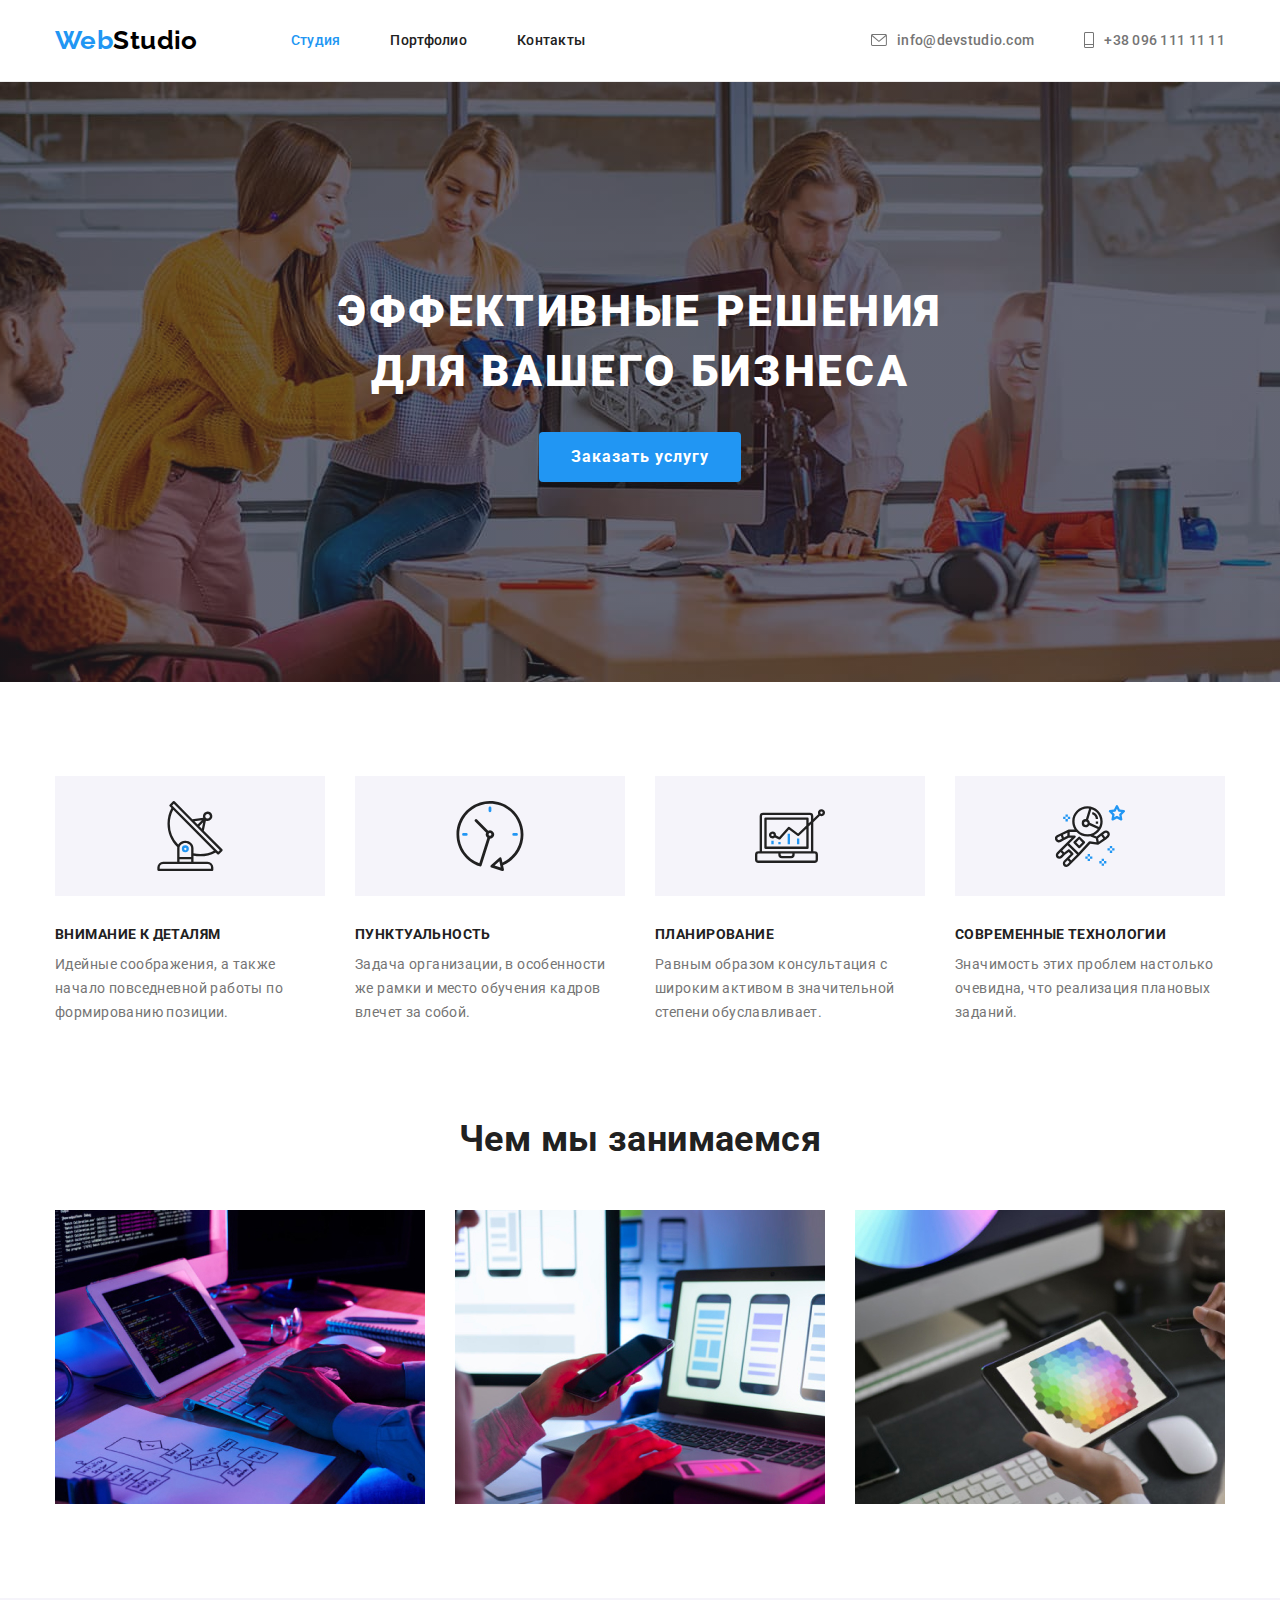
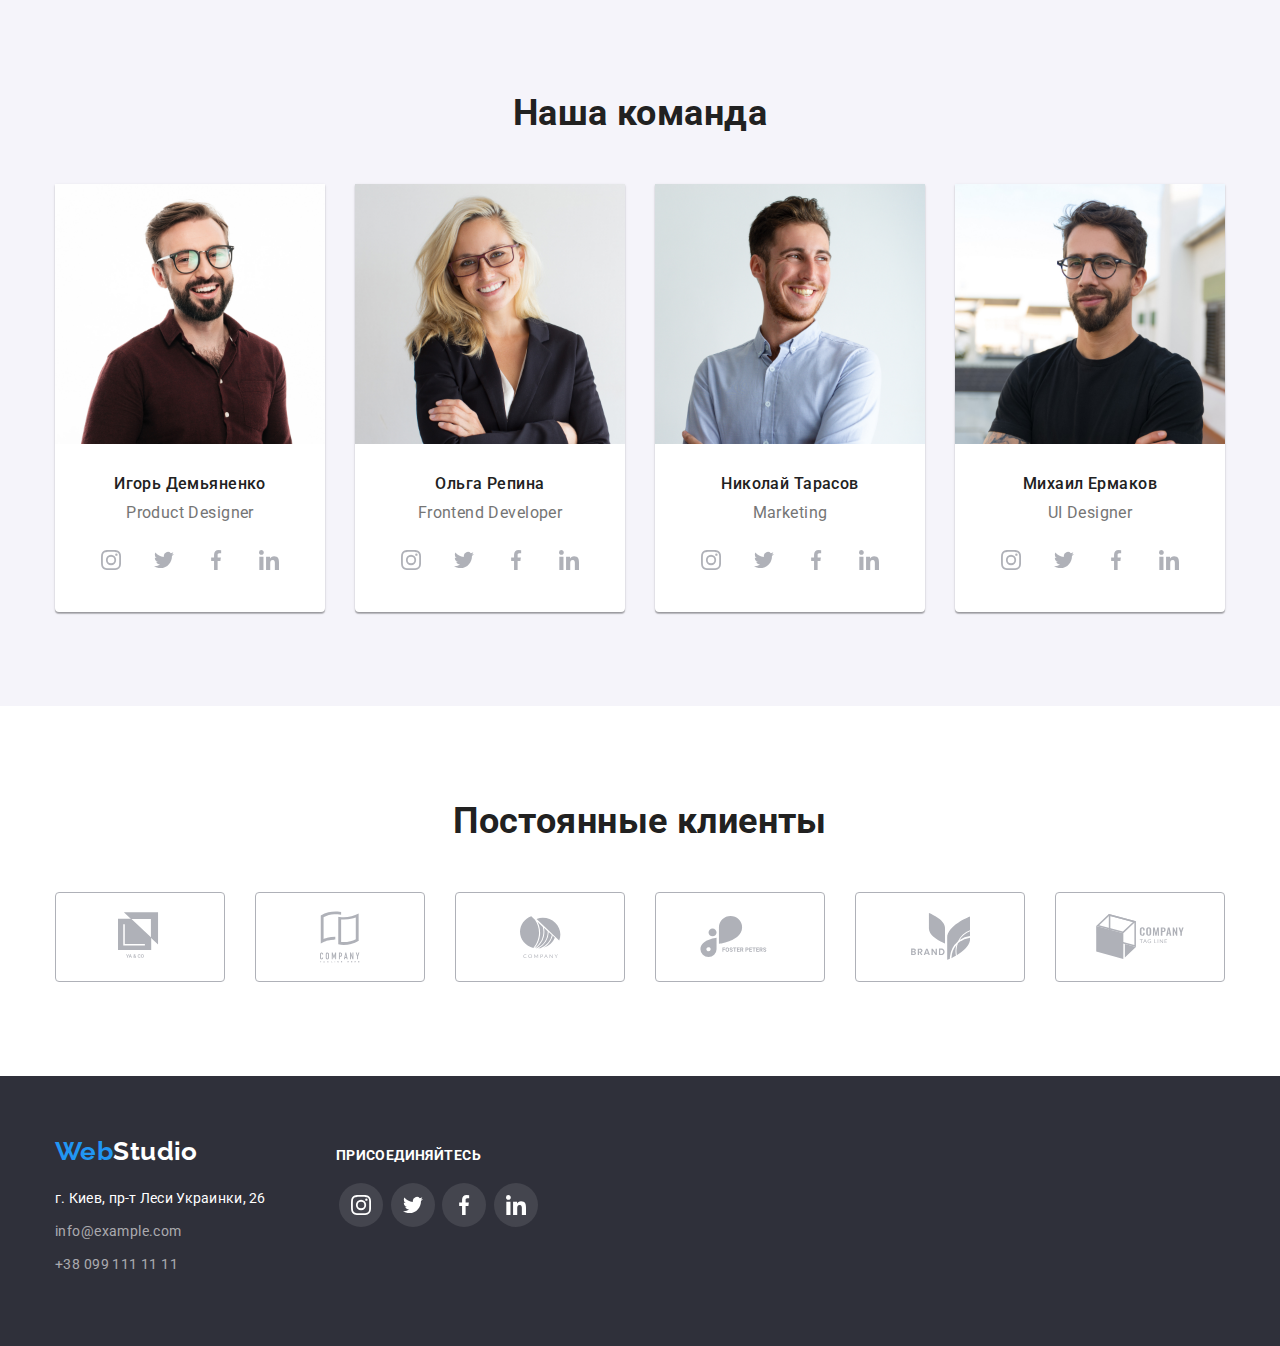
==== commit dab01c93: "добавлены размеры иконок feature" ====
--- a/index.html
+++ b/index.html
@@ -82,7 +82,12 @@
           <ul class="list features-list">
             <li class="features-list-item">
               <div class="feature-icon-bg">
-                <svg class="feature-icon" aria-label="antenna">
+                <svg
+                  class="feature-icon"
+                  width="70"
+                  height="70"
+                  aria-label="antenna"
+                >
                   <use href="./icons/sprite.svg#antenna"></use>
                 </svg>
               </div>
@@ -94,7 +99,12 @@
             </li>
             <li class="features-list-item">
               <div class="feature-icon-bg">
-                <svg class="feature-icon" aria-label="clock">
+                <svg
+                  class="feature-icon"
+                  width="70"
+                  height="70"
+                  aria-label="clock"
+                >
                   <use href="./icons/sprite.svg#clock"></use>
                 </svg>
               </div>
@@ -106,7 +116,12 @@
             </li>
             <li class="features-list-item">
               <div class="feature-icon-bg">
-                <svg class="feature-icon" aria-label="diagram">
+                <svg
+                  class="feature-icon"
+                  width="70"
+                  height="70"
+                  aria-label="diagram"
+                >
                   <use href="./icons/sprite.svg#diagram"></use>
                 </svg>
               </div>
@@ -118,7 +133,12 @@
             </li>
             <li class="features-list-item">
               <div class="feature-icon-bg">
-                <svg class="feature-icon" aria-label="astronaut">
+                <svg
+                  class="feature-icon"
+                  width="70"
+                  height="70"
+                  aria-label="astronaut"
+                >
                   <use href="./icons/sprite.svg#astronaut"></use>
                 </svg>
               </div>
--- a/css/styles.css
+++ b/css/styles.css
@@ -385,6 +385,7 @@
 
 .container.footer-wrap {
   display: flex;
+  align-items: baseline;
 }
 
 address {
@@ -396,6 +397,7 @@
 }
 
 .footer-social-title {
+  display: inline-block;
   margin-bottom: 20px;
   color: var(--primary-bg-color);
   text-transform: uppercase;
